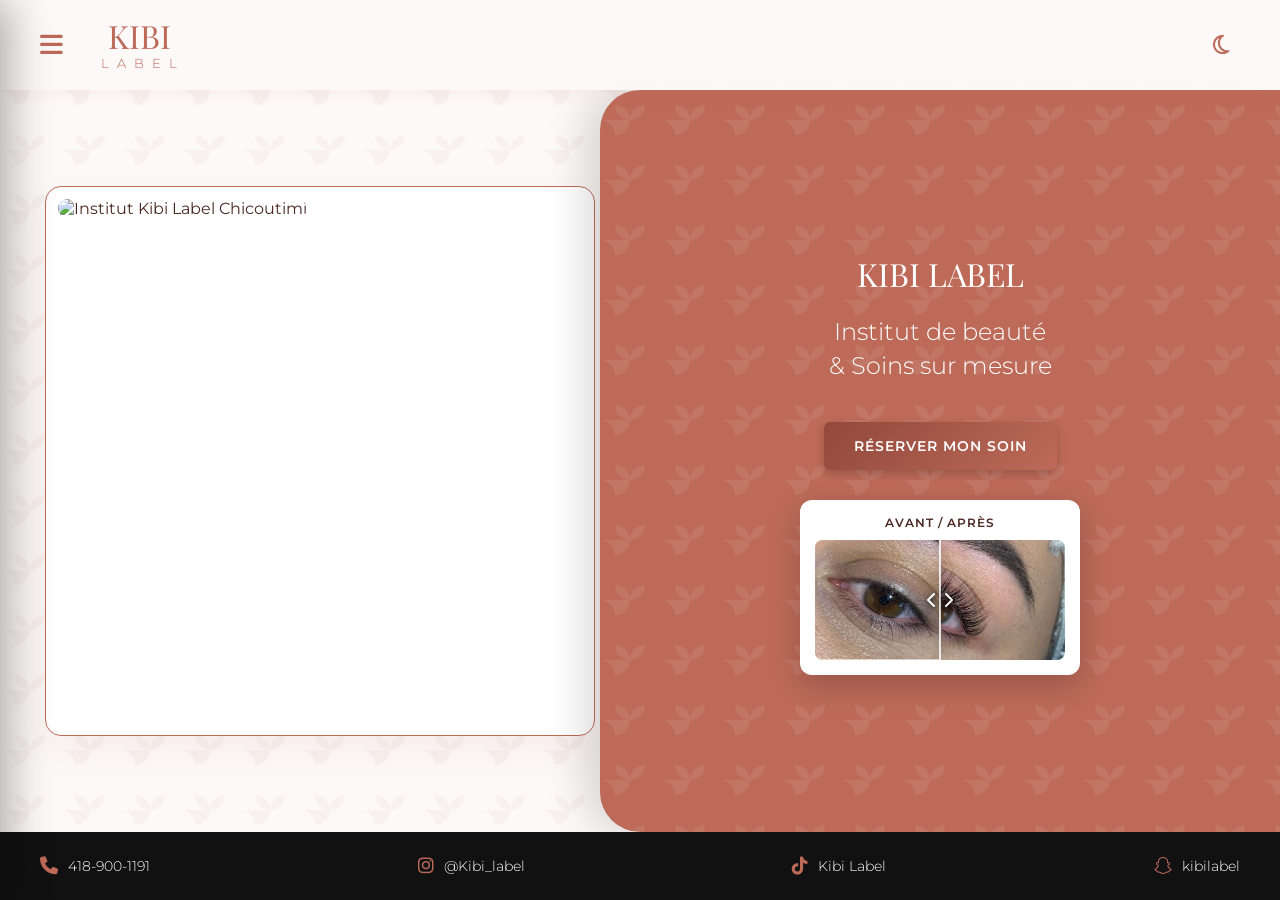
==== index.html @ a6b0ed12 "site maintenance" ====
<!DOCTYPE html>
<html lang="fr">
<head>
    <meta name="google-site-verification" content="f_MyOtt56vFNUO1phvmGjMfgFfWPe9o215vSNueZuXI" />
    <meta charset="UTF-8">
    <meta name="viewport" content="width=device-width, initial-scale=1.0">
    <title>Kibi Label - Institut de Beauté & Soins Esthétiques | Chicoutimi</title>
    
    <meta name="description" content="Sublimez votre beauté naturelle chez Kibi Label à Chicoutimi. Institut professionnel spécialisé en soins esthétiques haut de gamme et services de beauté sur mesure.">
    <meta name="keywords" content="institut de beauté, soins esthétiques, esthéticienne, services de beauté, salon de beauté, chicoutimi, saguenay, kibi label">
    <link rel="canonical" href="https://kibilabel.ca/">
    
    <meta property="og:title" content="Kibi Label - Institut de Beauté & Soins Esthétiques | Chicoutimi">
    <meta property="og:description" content="Découvrez nos services de beauté sur mesure à Chicoutimi. Prenez du temps pour vous et réservez votre moment de détente dès maintenant.">
    <meta property="og:type" content="website">
    <meta property="og:url" content="https://kibilabel.ca/">
    <meta property="og:locale" content="fr_CA">

    <link rel="icon" type="image/png" href="/favicon-96x96.png" sizes="96x96" />
    <link rel="icon" type="image/svg+xml" href="/favicon.svg" />
    <link rel="shortcut icon" href="/favicon.ico" />
    <link rel="apple-touch-icon" sizes="180x180" href="/apple-touch-icon.png" />
    <meta name="apple-mobile-web-app-title" content="Kibi Label" />
    <link rel="manifest" href="/site.webmanifest" />

    <link rel="preconnect" href="https://fonts.googleapis.com">
    <link rel="preconnect" href="https://fonts.gstatic.com" crossorigin>
    <link href="https://fonts.googleapis.com/css2?family=Montserrat:wght@300;400;600&family=Playfair+Display:wght@400;600&display=swap" rel="stylesheet">
    <link rel="stylesheet" href="https://cdnjs.cloudflare.com/ajax/libs/font-awesome/6.4.0/css/all.min.css">
    <link rel="stylesheet" href="style.css">
</head>
<body>
    <div class="page-transition-overlay" id="page-transition"></div>
    <div class="page-overlay" id="page-overlay"></div>

    <header class="top-navbar">
        <div class="navbar-left">
            <div class="menu-toggle" id="menu-open"><i class="fa-solid fa-bars"></i></div>
            <div class="logo-container"><h1 class="logo">Kibi <span>LABEL</span></h1></div>
        </div>
        <div class="navbar-right">
            <div class="theme-toggle" id="theme-toggle" title="Mode sombre"><i class="fa-regular fa-moon"></i></div>
        </div>
    </header>

    <nav class="sidebar-offcanvas" id="sidebar">
        <div class="sidebar-offcanvas-header">
            <h1 class="logo">Kibi <span>LABEL</span></h1>
            <div class="menu-close" id="menu-close"><i class="fa-solid fa-xmark"></i></div>
        </div>
        <ul class="nav-links">
            <li><a href="index.html">Accueil</a></li>
            <li><a href="services.html">Services & Tarifs</a></li>
            <li><a href="realisation.html">Réalisation</a></li>
            <li><a href="a-propos.html">À Propos</a></li>
            <li><a href="contact.html">Contact</a></li>
        </ul>
    </nav>

    <main class="main-content">
        <section class="hero-section">
            
            <div class="hero-image-side">
                <div class="image-wrapper">
                    <img src="" alt="Institut Kibi Label Chicoutimi" class="hero-main-img" loading="lazy">
                </div>
            </div>
            
            <div class="hero-text-side">
                <div class="hero-content">
                    <div class="hero-logo-icon">
                        <h2 class="hero-subtitle-brand">KIBI LABEL</h2>
                    </div>
                    <h1 class="hero-title">Institut de beauté<br>& Soins sur mesure</h1>
                    <a href="services.html" class="cta-button">RÉSERVER MON SOIN</a>

                    <div class="before-after-widget" style="margin-top:30px;">
                        <p class="widget-title">AVANT / APRÈS</p>
                        <div class="ba-slider-container">
                            <img src="images/avant.jpg" class="img-background" alt="Soin Avant" loading="lazy">
                            <div class="img-foreground-wrapper" id="foreground-wrapper">
                                <img src="images/apres.jpg" class="img-foreground" alt="Soin Après" loading="lazy">
                            </div>
                            <div class="slider-visual-line" id="slider-line">
                                <div class="slider-visual-button">
                                    <i class="fa-solid fa-chevron-left"></i>
                                    <i class="fa-solid fa-chevron-right"></i>
                                </div>
                            </div>
                            <input type="range" min="0" max="100" value="50" class="slider-range" id="ba-slider">
                        </div>
                    </div>
                </div>
            </div>
        </section>

        <footer class="bottom-footer">
            <a href="tel:+1418-900-1191" class="contact-item"><i class="fa-solid fa-phone"></i><span>418-900-1191</span></a>
            <a href="https://www.instagram.com/kibi_label/" target="_blank" class="contact-item"><i class="fa-brands fa-instagram"></i><span>@Kibi_label</span></a>
            <a href="https://www.tiktok.com/@kibilabel" target="_blank" class="contact-item"><i class="fa-brands fa-tiktok"></i><span>Kibi Label</span></a>
            <a href="https://snapchat.com/t/vFmJueij" target="_blank" class="contact-item"><i class="fa-brands fa-snapchat"></i><span>kibilabel</span></a>
        </footer>
    </main>

    <script src="script.js"></script>
</body>
</html>
---- style.css ----
/* --- NOUVELLES VARIABLES DE COULEURS (KIBI LABEL) --- */
:root {
    --terracotta: #bd6a59; 
    --terracotta-fonce: #91483a; 
    --peche-clair: #f3dcd6; 
    --creme: #fcf9f8; 
    --noir-profond: #4a2822; 
    
    --bg-navbar: rgba(252, 249, 248, 0.95);
    --bg-carte: white;
    --bg-input: #fafafa;
    --border-input: #ddd;
    --ombre-douce: rgba(189, 106, 89, 0.08);
    
    --font-titre: 'Playfair Display', serif;
    --font-texte: 'Montserrat', sans-serif;
}

/* --- MODE SOMBRE (DARK MODE) --- */
body.dark-mode {
    --creme: #1a0f0d; 
    --noir-profond: #fcf9f8; 
    --peche-clair: #2b1713; 
    --bg-navbar: rgba(26, 15, 13, 0.95);
    --bg-carte: #221411; 
    --bg-input: #2b1713;
    --border-input: #4a2822;
    --ombre-douce: rgba(0, 0, 0, 0.3);
}

/* --- RESET DE BASE --- */
* { margin: 0; padding: 0; box-sizing: border-box; scroll-behavior: smooth; }

body {
    font-family: var(--font-texte); background-color: var(--creme);
    background-image: url("data:image/svg+xml,%3Csvg width='60' height='60' viewBox='0 0 60 60' xmlns='http://www.w3.org/2000/svg'%3E%3Cpath d='M30 30c-8.284 0-15-6.716-15-15 8.284 0 15 6.716 15 15zm0 0c0 8.284-6.716 15-15 15 0-8.284-6.716-15-15-15zm0 0c8.284 0 15 6.716 15 15 0-8.284-6.716-15-15-15zm0 0c0-8.284 6.716-15 15-15 0 8.284-6.716 15-15 15z' fill='%23bd6a59' fill-opacity='0.05' fill-rule='evenodd'/%3E%3C/svg%3E");
    color: var(--noir-profond); display: flex; min-height: 100vh; overflow-x: hidden; transition: background-color 0.4s ease, color 0.4s ease;
}

/* ========================================================== */
/* --- SYSTEME DE LAZY LOADING (FADE IN EFFECTS) --- */
/* ========================================================== */
.reveal-on-scroll {
    opacity: 0;
    transform: translateY(30px);
    transition: opacity 0.8s cubic-bezier(0.25, 1, 0.5, 1), transform 0.8s cubic-bezier(0.25, 1, 0.5, 1);
    will-change: transform, opacity;
}
.reveal-on-scroll.is-visible {
    opacity: 1;
    transform: translateY(0);
}

/* --- ANIMATIONS --- */
@keyframes flip-scale-down-hor {
  0% { transform: scale(1) rotateX(0); }
  50% { transform: scale(0.4) rotateX(90deg); }
  100% { transform: scale(1) rotateX(180deg); }
}

@keyframes swing-in-top-fwd {
  0% { transform: rotateX(-100deg); transform-origin: top; opacity: 0; }
  100% { transform: rotateX(0deg); transform-origin: top; opacity: 1; }
}

@keyframes tracking-in-contract {
  0% { letter-spacing: 1em; opacity: 0; }
  40% { opacity: 0.6; }
  100% { letter-spacing: normal; opacity: 1; }
}

@keyframes fadeInGlamour { 0% { opacity: 0; transform: translateY(20px); } 100% { opacity: 1; transform: translateY(0); } }
.hero-section, .page-section { animation: fadeInGlamour 0.8s cubic-bezier(0.25, 1, 0.5, 1) forwards; }

.page-transition-overlay { position: fixed; top: 0; left: 0; width: 100vw; height: 100vh; background-color: var(--terracotta); z-index: 99999; pointer-events: none; opacity: 0; }
.page-transition-overlay.is-leaving { opacity: 1; animation: flip-scale-down-hor 0.5s linear both; pointer-events: all; }
.page-transition-overlay.is-loaded { opacity: 0; transition: opacity 0.4s ease; }

/* --- EN-TÊTE FIXE --- */
.top-navbar { width: 100%; height: 90px; position: fixed; top: 0; left: 0; display: flex; justify-content: space-between; align-items: center; padding: 0 40px; background-color: var(--bg-navbar); backdrop-filter: blur(10px); z-index: 100; box-shadow: 0 4px 15px var(--ombre-douce); transition: background-color 0.4s ease; }
.navbar-left { display: flex; align-items: center; gap: 30px; }
.navbar-right { display: flex; align-items: center; }
.theme-toggle { font-size: 22px; color: var(--terracotta); cursor: pointer; transition: transform 0.3s ease; padding: 10px; }
.theme-toggle:hover { transform: scale(1.1); }
.logo-container { text-align: left; }
.logo { font-family: var(--font-titre); font-size: 32px; font-weight: 400; color: var(--terracotta); text-transform: uppercase; line-height: 1; display: flex; flex-direction: column; align-items: center; animation: tracking-in-contract 0.8s cubic-bezier(0.215, 0.610, 0.355, 1.000) both; }
.logo span { font-family: var(--font-texte); font-weight: 300; font-size: 13px; letter-spacing: 8px; margin-top: 5px; margin-left: 8px; }
.menu-toggle { font-size: 26px; color: var(--terracotta); cursor: pointer; transition: transform 0.3s ease; }
.menu-toggle:hover { transform: scale(1.1); }

/* --- SIDEBAR --- */
.sidebar-offcanvas { position: fixed; top: 0; left: 0; width: 320px; height: 100vh; background-color: var(--creme); z-index: 1000; padding: 40px 30px; box-shadow: 10px 0 40px rgba(0,0,0,0.3); transform: translateX(-100%); transition: transform 0.4s cubic-bezier(0.25, 0.46, 0.45, 0.94), background-color 0.4s ease; display: flex; flex-direction: column; }
.sidebar-offcanvas.active { transform: translateX(0); }
.sidebar-offcanvas-header { display: flex; justify-content: space-between; align-items: center; margin-bottom: 50px; }
.menu-close { font-size: 28px; color: var(--noir-profond); cursor: pointer; transition: transform 0.3s ease, color 0.3s ease; }
.menu-close:hover { transform: scale(1.1); color: var(--terracotta); }
.nav-links { list-style-type: none !important; padding: 0; margin: 0; display: flex; flex-direction: column; gap: 15px; }

.nav-links a { 
    text-decoration: none; 
    color: var(--noir-profond); 
    font-size: 18px; 
    font-weight: 400; 
    transition: color 0.3s ease, transform 0.3s ease, background-color 0.3s ease; 
    display: block; 
    padding: 12px 20px;
    border-radius: 10px;
}
.nav-links a:hover { color: var(--terracotta); transform: translateX(5px); }
.nav-links a.active { color: var(--terracotta); font-weight: 600; background-color: var(--ombre-douce); border-left: 4px solid var(--terracotta); }

.page-overlay { position: fixed; top: 0; left: 0; width: 100vw; height: 100vh; background-color: rgba(0, 0, 0, 0.7); z-index: 900; opacity: 0; pointer-events: none; transition: opacity 0.4s ease; }
.page-overlay.active { opacity: 1; pointer-events: all; }

/* --- CONTENU PRINCIPAL --- */
.main-content { margin-left: 0; padding-top: 90px; width: 100%; display: flex; flex-direction: column; min-height: 100vh; }

/* --- HERO SECTION --- */
.hero-section { display: flex; flex: 1; align-items: stretch; }

.hero-image-side { 
    width: 50%; 
    padding: 40px; 
    display: flex; 
    align-items: center; 
    justify-content: center; 
    background-color: transparent; 
}

.image-wrapper { width: 100%; max-width: 550px; aspect-ratio: 1 / 1; border: 1px solid var(--terracotta); border-radius: 16px; padding: 12px; background-color: var(--bg-carte); box-shadow: 0 15px 35px var(--ombre-douce); position: relative; z-index: 2; transition: background-color 0.4s ease; }
.image-wrapper img { width: 100%; height: 100%; object-fit: cover; border-radius: 12px; }

.image-wrapper, .about-image-wrapper img, .gallery-item { 
    animation: swing-in-top-fwd 0.8s cubic-bezier(0.175, 0.885, 0.320, 1.275) both; 
    animation-delay: 0.2s; 
}

.hero-text-side { flex: 1; background-color: var(--terracotta); background-image: url("data:image/svg+xml,%3Csvg width='60' height='60' viewBox='0 0 60 60' xmlns='http://www.w3.org/2000/svg'%3E%3Cpath d='M30 30c-8.284 0-15-6.716-15-15 8.284 0 15 6.716 15 15zm0 0c0 8.284-6.716 15-15 15 0-8.284-6.716-15-15-15zm0 0c8.284 0 15 6.716 15 15 0-8.284-6.716-15-15-15zm0 0c0-8.284 6.716-15 15-15 0 8.284-6.716 15-15 15z' fill='%23ffffff' fill-opacity='0.08' fill-rule='evenodd'/%3E%3C/svg%3E"); display: flex; align-items: center; justify-content: center; text-align: center; color: white; padding: 40px; position: relative; border-top-left-radius: 40px; border-bottom-left-radius: 40px; margin-left: -40px; box-shadow: -15px 0 40px rgba(0,0,0,0.15); z-index: 5; }
.hero-content { display: flex; flex-direction: column; align-items: center; }
.hero-logo-icon { margin-bottom: 20px; display: flex; flex-direction: column; align-items: center; }
.hero-logo-icon h2 { font-family: var(--font-titre); font-size: 32px; font-weight: 400; margin-top: 5px; color: white; }
.hero-title { font-family: var(--font-texte); font-weight: 300; font-size: 24px; line-height: 1.4; margin-bottom: 40px; }

/* --- BOUTONS --- */
.cta-button, .service-btn { display: inline-block; text-align: center; padding: 15px 30px; background: linear-gradient(135deg, var(--terracotta-fonce), var(--terracotta)); color: white; text-decoration: none; font-weight: 600; font-size: 14px; letter-spacing: 1px; border-radius: 6px; border: none; cursor: pointer; box-shadow: 0 4px 10px rgba(0,0,0,0.2); position: relative; overflow: hidden; transition: transform 0.3s ease, box-shadow 0.3s ease, filter 0.3s ease, opacity 0.3s ease; }
.cta-button::after, .service-btn::after { content: ''; position: absolute; top: 0; left: -150%; width: 100%; height: 100%; background: linear-gradient(90deg, transparent, rgba(255, 255, 255, 0.4), transparent); transform: skewX(-25deg); transition: left 0.6s ease; }
.cta-button:hover, .service-btn:hover { transform: translateY(-2px); box-shadow: 0 10px 20px rgba(0,0,0,0.3); }
.cta-button:hover::after, .service-btn:hover::after { left: 150%; }

/* Bouton de réservation réduit pour la liste alignée */
.service-btn-small { padding: 8px 16px; font-size: 12px; border-radius: 6px; white-space: nowrap; }

/* Bouton Retour stylisé (Couleur Terracotta par défaut) */
.back-btn { display: inline-flex; align-items: center; gap: 8px; padding: 10px 20px; background-color: var(--terracotta); color: white; font-family: var(--font-texte); font-size: 14px; font-weight: 500; border: none; border-radius: 8px; cursor: pointer; transition: all 0.3s ease; margin-bottom: 25px; text-decoration: none; }
.back-btn i { transition: transform 0.3s ease; }
.back-btn:hover { background-color: var(--terracotta-fonce); transform: translateX(-5px); box-shadow: 0 5px 15px var(--ombre-douce); }
.back-btn:hover i { transform: translateX(-3px); }
body.dark-mode .back-btn { background-color: var(--terracotta); color: white; }
body.dark-mode .back-btn:hover { background-color: var(--terracotta-fonce); }

/* Styles visuels pour les boutons désactivés (ex: Modal Politique) */
.cta-button:disabled, .service-btn:disabled, #policy-next-btn:disabled {
    opacity: 0.5;
    filter: grayscale(80%);
    cursor: not-allowed;
    box-shadow: none;
    transform: none;
}
.cta-button:disabled:hover, .service-btn:disabled:hover, #policy-next-btn:disabled:hover {
    transform: none;
    box-shadow: none;
}
.cta-button:disabled::after, .service-btn:disabled::after, #policy-next-btn:disabled::after {
    display: none;
}

/* --- WIDGET AVANT / APRÈS --- */
.before-after-widget { background-color: var(--bg-carte); padding: 15px; border-radius: 12px; box-shadow: 0 10px 30px rgba(0,0,0,0.2); width: 280px; transition: background-color 0.4s ease; }
.widget-title { font-size: 12px; font-weight: 600; letter-spacing: 1px; margin-bottom: 10px; color: var(--noir-profond); }
.ba-slider-container { position: relative; width: 100%; height: 120px; border-radius: 8px; overflow: hidden; }
.ba-slider-container img { position: absolute; top: 0; left: 0; width: 100%; height: 100%; object-fit: cover; object-position: center; display: block; }
.img-background { z-index: 1; }
.img-foreground-wrapper { position: absolute; top: 0; left: 0; height: 100%; width: 50%; overflow: hidden; z-index: 2; }
.img-foreground { width: 100%; max-width: none; }
.slider-range { position: absolute; top: 0; left: 0; width: 100%; height: 100%; opacity: 0; cursor: ew-resize; z-index: 10; }

.slider-visual-line { position: absolute; top: 0; left: 50%; width: 2px; height: 100%; background-color: rgba(255, 255, 255, 0.8); transform: translateX(-50%); pointer-events: none; z-index: 5; box-shadow: 0 0 8px rgba(0, 0, 0, 0.4); }
.slider-visual-button { position: absolute; top: 50%; left: 50%; transform: translate(-50%, -50%); display: flex; gap: 6px; color: #ffffff; font-size: 16px; text-shadow: 0 0 8px rgba(0, 0, 0, 0.9), 0 2px 4px rgba(0, 0, 0, 0.6); transition: transform 0.3s cubic-bezier(0.175, 0.885, 0.32, 1.275); pointer-events: none; z-index: 6; }
.slider-visual-button i { transition: transform 0.3s ease; }

.ba-slider-container:hover .slider-visual-button { transform: translate(-50%, -50%) scale(1.25); }
.ba-slider-container:hover .slider-visual-button i:first-child { transform: translateX(-3px); }
.ba-slider-container:hover .slider-visual-button i:last-child { transform: translateX(3px); }

/* --- AUTRES SECTIONS --- */
.page-section { padding: 60px 80px; flex: 1; display: flex; flex-direction: column; background-color: rgba(189, 106, 89, 0.05); border-radius: 20px; margin: 40px; box-shadow: 0 20px 50px var(--ombre-douce); }
.page-header { text-align: center; margin-bottom: 60px; }
.page-title { font-family: var(--font-titre); font-size: 42px; color: var(--terracotta); margin-bottom: 10px; }
.page-subtitle { font-size: 16px; font-weight: 300; color: var(--noir-profond); opacity: 0.8; }

/* Grille principale (Catégories) */
.services-grid { display: grid; grid-template-columns: repeat(2, 1fr); gap: 30px; }

/* Grille adaptative pour les Sous-services */
.sub-services-grid { display: grid; grid-template-columns: repeat(auto-fit, minmax(320px, 1fr)); gap: 30px; width: 100%; }

.service-card { border-radius: 16px; padding: 35px; display: flex; flex-direction: column; transition: transform 0.3s ease, box-shadow 0.3s ease, background-color 0.4s ease; }
.service-card:hover { box-shadow: 0 20px 40px var(--ombre-douce); transform: translateY(-8px); }
.light-card { background-color: var(--peche-clair); color: var(--noir-profond); border: 2px solid var(--border-input); }
.dark-card { background-color: var(--terracotta); color: white; border: 2px solid rgba(255,255,255,0.2); }
.price-list { display: flex; flex-direction: column; gap: 15px; margin-bottom: 30px; flex: 1; }

/* Alignement vertical centré et gestion des dépassements */
.price-row { display: flex; justify-content: space-between; align-items: center; font-size: 15px; font-weight: 300; width: 100%; gap: 10px; }
.service-name { flex: 0 1 auto; word-break: break-word; line-height: 1.3; }
.dots { flex: 1 1 auto; border-bottom: 2px dotted currentColor; opacity: 0.4; min-width: 20px; }
.price-action { display: flex; align-items: center; gap: 12px; flex-shrink: 0; }
.price-amount { font-weight: 600; white-space: nowrap; }

/* Conteneur visuel pour la liste des sous-sous-services */
.sub-sub-list-container { background-color: rgba(0, 0, 0, 0.04); border-radius: 12px; padding: 20px; margin-top: 15px; display: flex; flex-direction: column; gap: 15px; width: 100%; box-sizing: border-box; }
.dark-card .sub-sub-list-container { background-color: rgba(255, 255, 255, 0.08); }

.light-card .service-btn { background: var(--terracotta); color: white; }
.dark-card .service-btn { background: transparent; border: 1px solid white; color: white; }
.dark-card .service-btn:hover { background: white; color: var(--terracotta); }

.portfolio-category { margin-bottom: 50px; }
.portfolio-category h3 { font-family: var(--font-titre); color: var(--terracotta); font-size: 28px; margin-bottom: 25px; border-bottom: 1px solid rgba(189, 106, 89, 0.3); padding-bottom: 10px; }
.gallery-grid { display: grid; grid-template-columns: repeat(auto-fill, minmax(220px, 1fr)); gap: 20px; }
.gallery-item { border-radius: 12px; overflow: hidden; box-shadow: 0 10px 20px rgba(0,0,0,0.1); aspect-ratio: 4 / 5; border: 1px solid var(--terracotta); cursor: pointer; }
.gallery-item img { width: 100%; height: 100%; object-fit: cover; transition: transform 0.5s ease; }
.gallery-item:hover img { transform: scale(1.05); }

.lightbox { position: fixed; top: 0; left: 0; width: 100vw; height: 100vh; background: rgba(17, 10, 8, 0.95); backdrop-filter: blur(8px); z-index: 100000; display: flex; justify-content: center; align-items: center; opacity: 0; pointer-events: none; transition: opacity 0.4s ease; }
.lightbox.active { opacity: 1; pointer-events: all; }
.lightbox img { max-width: 90%; max-height: 85vh; border-radius: 12px; border: 2px solid var(--terracotta); box-shadow: 0 20px 60px rgba(0,0,0,0.8); transform: scale(0.9); transition: transform 0.4s cubic-bezier(0.25, 1, 0.5, 1); }
.lightbox.active img { transform: scale(1); }
.lightbox-close { position: absolute; top: 30px; right: 40px; font-size: 35px; color: white; cursor: pointer; transition: transform 0.3s; }

.about-container { display: flex; gap: 50px; align-items: center; }
.about-image-wrapper { width: 45%; }
.about-image-wrapper img { width: 100%; aspect-ratio: 4 / 5; object-fit: cover; max-height: 600px; border-radius: 16px; border: 1px solid var(--terracotta); box-shadow: 0 15px 35px var(--ombre-douce); }
.about-text { width: 55%; text-align: left; }
.about-text h3 { font-family: var(--font-titre); font-size: 28px; color: var(--terracotta); margin-bottom: 20px; }
.about-text p { font-size: 15px; line-height: 1.8; color: var(--noir-profond); margin-bottom: 15px; }

.form-container { max-width: 600px; margin: 0 auto; background: var(--bg-carte); padding: 40px; border-radius: 16px; box-shadow: 0 10px 30px var(--ombre-douce); border: 1px solid rgba(189, 106, 89, 0.2); width: 100%; }
.form-group { margin-bottom: 20px; text-align: left; }
.form-group label { display: block; font-size: 13px; font-weight: 600; color: var(--noir-profond); margin-bottom: 8px; }
.form-control { width: 100%; padding: 15px; border: 1px solid var(--border-input); border-radius: 8px; font-family: var(--font-texte); font-size: 14px; background-color: var(--bg-input); color: var(--noir-profond); }
.form-control:focus { outline: none; border-color: var(--terracotta); background-color: var(--bg-carte); }

.bottom-footer { background-color: #111; color: white; padding: 25px 40px; display: flex; justify-content: space-between; align-items: center; margin-top: auto; width: 100%; position: relative; z-index: 105; }
.contact-item { display: flex; align-items: center; gap: 10px; font-size: 14px; font-weight: 300; color: white; text-decoration: none; transition: color 0.3s ease; }
.contact-item:hover { color: var(--terracotta); }
.contact-item i { font-size: 18px; color: var(--terracotta); }

/* --- RESPONSIVE ADJUSTMENTS --- */
@media (max-width: 1024px) {
    .top-navbar { padding: 0 20px; }
    .hero-section { flex-direction: column; height: auto; }
    .hero-image-side, .hero-text-side { width: 100%; min-height: auto; }
    .hero-text-side { padding: 60px 40px; margin-left: 0; border-radius: 40px 40px 0 0; box-shadow: 0 -10px 40px rgba(0,0,0,0.1); }
    .bottom-footer { flex-wrap: wrap; gap: 20px; justify-content: center; }
    .page-section { padding: 40px 20px; margin: 20px; }
    .services-grid { grid-template-columns: 1fr; }
    .about-container { flex-direction: column; }
    .about-image-wrapper, .about-text { width: 100%; }
}
@media (max-width: 768px) {
    .page-section { margin: 15px; padding: 30px 15px; border-radius: 12px; }
    .gallery-grid { grid-template-columns: repeat(2, 1fr); gap: 15px; }
    .sidebar-offcanvas { width: 280px; }
}
@media (max-width: 480px) {
    .logo { font-size: 26px; }
    .logo span { font-size: 10px; letter-spacing: 5px; }
    .gallery-grid { grid-template-columns: 1fr; }
}
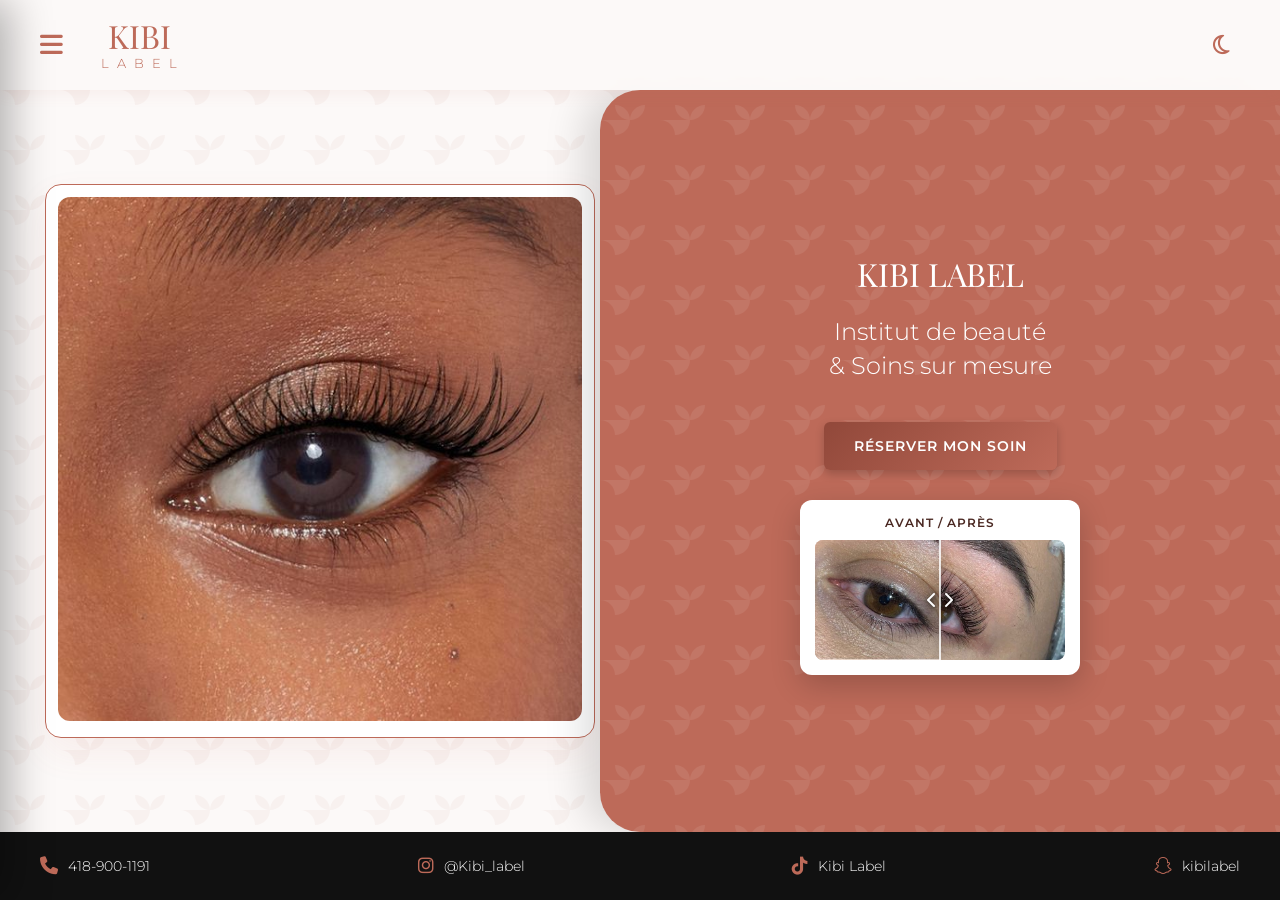
==== commit f81d5239: "Correctifs de sécurité, de performance et de robustesse Réservations cassées en production   script." ====
--- a/index.html
+++ b/index.html
@@ -1,7 +1,7 @@
 <!DOCTYPE html>
 <html lang="fr">
 <head>
-    <meta name="google-site-verification" content="f_MyOtt56vFNUO1phvmGjMfgFfWPe9o215vSNueZuXI" />
+    
     <meta charset="UTF-8">
     <meta name="viewport" content="width=device-width, initial-scale=1.0">
     <title>Kibi Label - Institut de Beauté & Soins Esthétiques | Chicoutimi</title>
@@ -28,6 +28,7 @@
     <link href="https://fonts.googleapis.com/css2?family=Montserrat:wght@300;400;600&family=Playfair+Display:wght@400;600&display=swap" rel="stylesheet">
     <link rel="stylesheet" href="https://cdnjs.cloudflare.com/ajax/libs/font-awesome/6.4.0/css/all.min.css">
     <link rel="stylesheet" href="style.css">
+    <script>try{if(localStorage.getItem("theme")==="dark")document.documentElement.classList.add("dark-mode")}catch(e){}</script>
 </head>
 <body>
     <div class="page-transition-overlay" id="page-transition"></div>
@@ -35,25 +36,25 @@
 
     <header class="top-navbar">
         <div class="navbar-left">
-            <div class="menu-toggle" id="menu-open"><i class="fa-solid fa-bars"></i></div>
+            <button type="button" class="menu-toggle" id="menu-open" aria-label="Ouvrir le menu" aria-controls="sidebar" aria-expanded="false"><i class="fa-solid fa-bars" aria-hidden="true"></i></button>
             <div class="logo-container"><h1 class="logo">Kibi <span>LABEL</span></h1></div>
         </div>
         <div class="navbar-right">
-            <div class="theme-toggle" id="theme-toggle" title="Mode sombre"><i class="fa-regular fa-moon"></i></div>
+            <button type="button" class="theme-toggle" id="theme-toggle" title="Mode sombre" aria-label="Basculer le mode sombre" aria-pressed="false"><i class="fa-regular fa-moon" aria-hidden="true"></i></button>
         </div>
     </header>
 
     <nav class="sidebar-offcanvas" id="sidebar">
         <div class="sidebar-offcanvas-header">
             <h1 class="logo">Kibi <span>LABEL</span></h1>
-            <div class="menu-close" id="menu-close"><i class="fa-solid fa-xmark"></i></div>
+            <button type="button" class="menu-close" id="menu-close" aria-label="Fermer le menu"><i class="fa-solid fa-xmark" aria-hidden="true"></i></button>
         </div>
         <ul class="nav-links">
-            <li><a href="index.html">Accueil</a></li>
-            <li><a href="services.html">Services & Tarifs</a></li>
-            <li><a href="realisation.html">Réalisation</a></li>
-            <li><a href="a-propos.html">À Propos</a></li>
-            <li><a href="contact.html">Contact</a></li>
+            <li><a href="/">Accueil</a></li>
+            <li><a href="/services">Services &amp; Tarifs</a></li>
+            <li><a href="/realisation">Réalisation</a></li>
+            <li><a href="/a-propos">À Propos</a></li>
+            <li><a href="/contact">Contact</a></li>
         </ul>
     </nav>
 
@@ -62,7 +63,7 @@
             
             <div class="hero-image-side">
                 <div class="image-wrapper">
-                    <img src="" alt="Institut Kibi Label Chicoutimi" class="hero-main-img" loading="lazy">
+                    <img src="images/hero.jpg" width="564" height="564" alt="Institut Kibi Label Chicoutimi" class="hero-main-img" fetchpriority="high">
                 </div>
             </div>
             
@@ -72,7 +73,7 @@
                         <h2 class="hero-subtitle-brand">KIBI LABEL</h2>
                     </div>
                     <h1 class="hero-title">Institut de beauté<br>& Soins sur mesure</h1>
-                    <a href="services.html" class="cta-button">RÉSERVER MON SOIN</a>
+                    <a href="/services" class="cta-button">RÉSERVER MON SOIN</a>
 
                     <div class="before-after-widget" style="margin-top:30px;">
                         <p class="widget-title">AVANT / APRÈS</p>
--- a/style.css
+++ b/style.css
@@ -17,6 +17,9 @@
 }
 
 /* --- MODE SOMBRE (DARK MODE) --- */
+/* `html.dark-mode` est posé par le script d'amorçage du <head> : il applique
+   le thème dès le premier rendu, avant que script.js ne classe le <body>. */
+html.dark-mode body,
 body.dark-mode {
     --creme: #1a0f0d; 
     --noir-profond: #fcf9f8; 
@@ -80,6 +83,24 @@
 .top-navbar { width: 100%; height: 90px; position: fixed; top: 0; left: 0; display: flex; justify-content: space-between; align-items: center; padding: 0 40px; background-color: var(--bg-navbar); backdrop-filter: blur(10px); z-index: 100; box-shadow: 0 4px 15px var(--ombre-douce); transition: background-color 0.4s ease; }
 .navbar-left { display: flex; align-items: center; gap: 30px; }
 .navbar-right { display: flex; align-items: center; }
+/* Les bascules sont des <button> (accessibilité clavier) : on neutralise
+   le style natif pour conserver l'apparence d'origine. */
+.theme-toggle, .menu-toggle, .menu-close {
+    background: none; border: none; font-family: inherit; line-height: 1;
+}
+.theme-toggle:focus-visible, .menu-toggle:focus-visible, .menu-close:focus-visible,
+.nav-links a:focus-visible, .cta-button:focus-visible, .service-btn:focus-visible {
+    outline: 2px solid var(--terracotta); outline-offset: 3px; border-radius: 4px;
+}
+
+/* États de repli quand le back-office ne répond pas ou n'a rien publié */
+.loading-error, .empty-state {
+    text-align: center; width: 100%; padding: 40px 20px;
+    font-family: var(--font-texte); font-size: 15px; line-height: 1.7;
+    color: var(--noir-profond); opacity: 0.85;
+}
+.loading-error { color: var(--terracotta-fonce); }
+
 .theme-toggle { font-size: 22px; color: var(--terracotta); cursor: pointer; transition: transform 0.3s ease; padding: 10px; }
 .theme-toggle:hover { transform: scale(1.1); }
 .logo-container { text-align: left; }
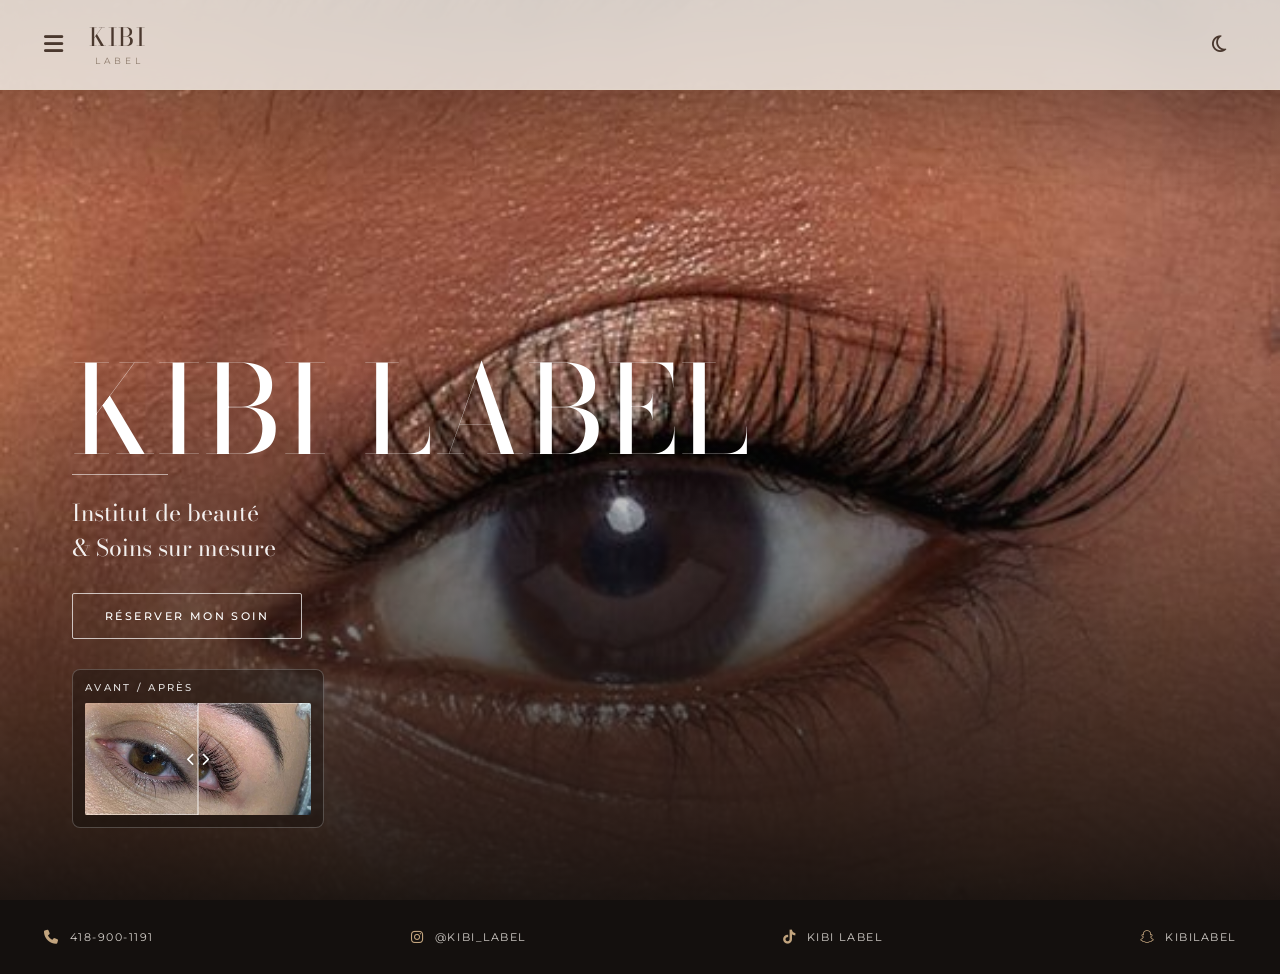
==== commit 2e060fdb: "site maintenance" ====
--- a/index.html
+++ b/index.html
@@ -27,7 +27,7 @@
     <link rel="preconnect" href="https://fonts.gstatic.com" crossorigin>
     <link href="https://fonts.googleapis.com/css2?family=Montserrat:wght@300;400;600&family=Playfair+Display:wght@400;600&display=swap" rel="stylesheet">
     <link rel="stylesheet" href="https://cdnjs.cloudflare.com/ajax/libs/font-awesome/6.4.0/css/all.min.css">
-    <link rel="stylesheet" href="style.css">
+    <link rel="stylesheet" href="style-v2.css">
     <script>try{if(localStorage.getItem("theme")==="dark")document.documentElement.classList.add("dark-mode")}catch(e){}</script>
 </head>
 <body>
@@ -52,6 +52,7 @@
         <ul class="nav-links">
             <li><a href="/">Accueil</a></li>
             <li><a href="/services">Services &amp; Tarifs</a></li>
+            <li><a href="/guide">Le guide</a></li>
             <li><a href="/realisation">Réalisation</a></li>
             <li><a href="/a-propos">À Propos</a></li>
             <li><a href="/contact">Contact</a></li>
--- a/style-v2.css
+++ b/style-v2.css
@@ -0,0 +1,446 @@
+/* ==========================================================================
+   KIBI LABEL — FEUILLE DE STYLE V2 · Direction artistique « NUDE NOIR »
+   --------------------------------------------------------------------------
+   Sobre, glamour, luxueux. La photo est le sujet, la couleur se retire.
+
+   Feuille ALTERNATIVE et autonome : elle remplace entièrement style.css.
+   Pour revenir au design d'origine, remettre `style.css` dans le <head>
+   des pages HTML. Aucun fichier d'origine n'a été modifié.
+
+   Les noms de variables sont identiques à ceux de style.css : les styles
+   internes de guide.html et du modal de politique héritent donc
+   automatiquement de la nouvelle palette.
+   ========================================================================== */
+
+@import url('https://fonts.googleapis.com/css2?family=Bodoni+Moda:opsz,wght@6..96,400;6..96,500&display=swap');
+
+/* --- PALETTE --- */
+:root {
+    /* Accent unique (remplace le terracotta) */
+    --terracotta: #C2A47E;          /* champagne */
+    --terracotta-fonce: #2A1F1A;    /* brun espresso — boutons pleins, titres */
+
+    --peche-clair: #E8DCD1;         /* nude clair */
+    --creme: #F7F2EC;               /* ivoire — fond principal */
+    --noir-profond: #4A382E;        /* brun moka — texte courant */
+
+    /* Nouveaux jetons */
+    --noir-cacao: #14100E;
+    --brun-espresso: #2A1F1A;
+    --taupe: #8C7A6B;
+    --sable: #C9B6A4;
+    --champagne-clair: #DCC6A6;
+
+    --bg-navbar: rgba(247, 242, 236, 0.82);
+    --bg-carte: #FFFFFF;
+    --bg-input: #FBF8F4;
+    --border-input: #E2D5C8;
+    --ombre-douce: rgba(20, 16, 14, 0.08);
+
+    --r-sm: 2px;
+    --r-md: 8px;
+    --r-lg: 12px;
+
+    --font-titre: 'Bodoni Moda', 'Playfair Display', Georgia, serif;
+    --font-texte: 'Montserrat', system-ui, sans-serif;
+}
+
+/* --- MODE SOMBRE --- */
+html.dark-mode body,
+body.dark-mode {
+    --creme: #14100E;
+    --noir-profond: #F7F2EC;
+    --peche-clair: #1E1714;
+    --bg-navbar: rgba(20, 16, 14, 0.78);
+    --bg-carte: #1E1714;
+    --bg-input: #241C18;
+    --border-input: rgba(194, 164, 126, 0.20);
+    --ombre-douce: rgba(0, 0, 0, 0.45);
+    --sable: rgba(194, 164, 126, 0.45);
+    --taupe: #A08D7C;
+}
+
+/* --- RESET --- */
+* { margin: 0; padding: 0; box-sizing: border-box; scroll-behavior: smooth; }
+
+body {
+    font-family: var(--font-texte);
+    background-color: var(--creme);
+    color: var(--noir-profond);
+    font-weight: 300;
+    display: flex;
+    min-height: 100vh;
+    overflow-x: hidden;
+    -webkit-font-smoothing: antialiased;
+    transition: background-color .4s ease, color .4s ease;
+}
+
+/* --- APPARITION AU DÉFILEMENT --- */
+.reveal-on-scroll {
+    opacity: 0; transform: translateY(24px);
+    transition: opacity .9s cubic-bezier(.25,1,.5,1), transform .9s cubic-bezier(.25,1,.5,1);
+    will-change: transform, opacity;
+}
+.reveal-on-scroll.is-visible { opacity: 1; transform: translateY(0); }
+
+@keyframes fadeInGlamour { 0% { opacity: 0; transform: translateY(16px); } 100% { opacity: 1; transform: translateY(0); } }
+@keyframes riseIn { 0% { opacity: 0; transform: translateY(30px); } 100% { opacity: 1; transform: translateY(0); } }
+.hero-section, .page-section { animation: fadeInGlamour .9s cubic-bezier(.25,1,.5,1) forwards; }
+
+.page-transition-overlay { position: fixed; inset: 0; background-color: var(--noir-cacao); z-index: 99999; pointer-events: none; opacity: 0; }
+.page-transition-overlay.is-leaving { opacity: 1; pointer-events: all; transition: opacity .35s ease; }
+.page-transition-overlay.is-loaded { opacity: 0; transition: opacity .4s ease; }
+
+/* --- BARRE SUPÉRIEURE --- */
+.top-navbar {
+    width: 100%; height: 90px; position: fixed; top: 0; left: 0;
+    display: flex; justify-content: space-between; align-items: center;
+    padding: 0 clamp(20px, 4vw, 44px);
+    background-color: var(--bg-navbar);
+    backdrop-filter: blur(14px); -webkit-backdrop-filter: blur(14px);
+    border-bottom: 1px solid var(--border-input);
+    z-index: 100; transition: background-color .4s ease;
+}
+.navbar-left { display: flex; align-items: center; gap: 26px; }
+.navbar-right { display: flex; align-items: center; }
+
+.theme-toggle, .menu-toggle, .menu-close { background: none; border: none; font-family: inherit; line-height: 1; }
+.theme-toggle:focus-visible, .menu-toggle:focus-visible, .menu-close:focus-visible,
+.nav-links a:focus-visible, .cta-button:focus-visible, .service-btn:focus-visible {
+    outline: 1px solid var(--terracotta); outline-offset: 4px; border-radius: var(--r-sm);
+}
+.theme-toggle { font-size: 19px; color: var(--noir-profond); cursor: pointer; padding: 10px; transition: color .3s ease; }
+.theme-toggle:hover { color: var(--terracotta); }
+.menu-toggle { font-size: 22px; color: var(--noir-profond); cursor: pointer; transition: color .3s ease; }
+.menu-toggle:hover { color: var(--terracotta); }
+
+.logo-container { text-align: left; }
+.logo {
+    font-family: var(--font-titre); font-size: 25px; font-weight: 400;
+    color: var(--noir-profond); text-transform: uppercase; line-height: 1;
+    display: flex; flex-direction: column; align-items: center; letter-spacing: .06em;
+}
+.logo span {
+    font-family: var(--font-texte); font-weight: 400; font-size: 9px;
+    letter-spacing: .42em; margin-top: 6px; margin-left: .42em; color: var(--taupe);
+}
+
+/* --- MENU LATÉRAL --- */
+.sidebar-offcanvas {
+    position: fixed; top: 0; left: 0; width: 340px; height: 100vh;
+    background-color: var(--creme); z-index: 1000; padding: 44px 34px;
+    border-right: 1px solid var(--border-input);
+    transform: translateX(-100%);
+    transition: transform .5s cubic-bezier(.25,.46,.45,.94), background-color .4s ease;
+    display: flex; flex-direction: column;
+}
+.sidebar-offcanvas.active { transform: translateX(0); }
+.sidebar-offcanvas-header { display: flex; justify-content: space-between; align-items: center; margin-bottom: 54px; }
+.menu-close { font-size: 24px; color: var(--noir-profond); cursor: pointer; transition: color .3s ease; }
+.menu-close:hover { color: var(--terracotta); }
+
+.nav-links { list-style-type: none !important; padding: 0; margin: 0; display: flex; flex-direction: column; gap: 4px; }
+.nav-links a {
+    text-decoration: none; color: var(--noir-profond);
+    font-size: 13px; font-weight: 400; text-transform: uppercase; letter-spacing: .18em;
+    display: block; padding: 15px 4px; border-bottom: 1px solid var(--border-input);
+    transition: color .3s ease, padding-left .3s ease;
+}
+.nav-links a:hover { color: var(--terracotta); padding-left: 10px; }
+.nav-links a.active { color: var(--terracotta); }
+.nav-links a.active::before { content: '— '; }
+
+.page-overlay { position: fixed; inset: 0; background-color: rgba(20,16,14,.72); z-index: 900; opacity: 0; pointer-events: none; transition: opacity .4s ease; }
+.page-overlay.active { opacity: 1; pointer-events: all; }
+
+/* --- CONTENU --- */
+.main-content { margin-left: 0; padding-top: 90px; width: 100%; display: flex; flex-direction: column; min-height: 100vh; }
+
+/* ==========================================================================
+   HERO — PHOTO PLEIN ÉCRAN + DÉGRADÉ MARRON EN BAS
+   ========================================================================== */
+.hero-section {
+    position: relative; display: block; flex: 1;
+    min-height: 100svh; margin-top: -90px; overflow: hidden;
+    background-color: var(--brun-espresso);
+}
+
+/* La photo occupe tout le cadre */
+.hero-image-side { position: absolute; inset: 0; width: 100%; padding: 0; display: block; z-index: 1; }
+.image-wrapper {
+    width: 100%; max-width: none; height: 100%; aspect-ratio: auto;
+    border: none; border-radius: 0; padding: 0; background: transparent;
+    box-shadow: none; animation: none;
+}
+.image-wrapper img {
+    width: 100%; height: 100%; object-fit: cover;
+    object-position: center 28%; border-radius: 0; display: block;
+}
+
+/* Voile haut : lisibilité de la barre de navigation */
+.hero-section::before {
+    content: ''; position: absolute; inset: 0; z-index: 2; pointer-events: none;
+    background: linear-gradient(180deg, rgba(20,16,14,.45) 0%, rgba(20,16,14,0) 22%);
+}
+/* Dégradé marron bas : signature de la direction */
+.hero-section::after {
+    content: ''; position: absolute; inset: 0; z-index: 2; pointer-events: none;
+    background: linear-gradient(180deg,
+        rgba(20,16,14,0) 40%,
+        rgba(20,16,14,.55) 72%,
+        rgba(20,16,14,.94) 100%);
+}
+
+.hero-text-side {
+    position: relative; z-index: 3;
+    background: none; background-image: none;
+    margin-left: 0; border-radius: 0; box-shadow: none;
+    display: flex; align-items: flex-end; justify-content: flex-start;
+    min-height: 100svh; color: #fff; text-align: left;
+    padding: 150px clamp(24px, 6vw, 72px) clamp(44px, 8vh, 86px);
+}
+.hero-content { display: flex; flex-direction: column; align-items: flex-start; text-align: left; max-width: 780px; animation: riseIn 1s cubic-bezier(.25,1,.5,1) both; animation-delay: .15s; }
+.hero-logo-icon { margin-bottom: 0; display: block; }
+.hero-logo-icon h2,
+.hero-subtitle-brand {
+    font-family: var(--font-titre); font-weight: 400; color: #fff;
+    font-size: clamp(46px, 10vw, 122px); line-height: .92;
+    letter-spacing: .02em; text-transform: uppercase; margin: 0;
+}
+.hero-title {
+    position: relative; font-family: var(--font-titre); font-weight: 400;
+    font-size: clamp(16px, 2.2vw, 23px); line-height: 1.5;
+    color: rgba(255,255,255,.92); margin: 0; padding-top: 30px;
+}
+/* Filet fin de séparation */
+.hero-title::before {
+    content: ''; position: absolute; top: 8px; left: 0;
+    width: 96px; height: 1px; background: rgba(255,255,255,.55);
+}
+.hero-text-side .cta-button {
+    margin-top: 28px; background: transparent; border: 1px solid rgba(255,255,255,.7);
+    color: #fff; box-shadow: none;
+}
+.hero-text-side .cta-button:hover { background: var(--creme); color: var(--brun-espresso); transform: none; box-shadow: none; }
+
+/* --- BOUTONS (sobres, sans effet de brillance) --- */
+.cta-button, .service-btn {
+    display: inline-block; text-align: center; padding: 15px 32px;
+    background: var(--terracotta-fonce); color: var(--creme);
+    border: 1px solid var(--terracotta-fonce); border-radius: var(--r-sm);
+    text-decoration: none; font-family: var(--font-texte);
+    font-weight: 500; font-size: 11px; letter-spacing: .22em; text-transform: uppercase;
+    cursor: pointer; box-shadow: none;
+    transition: background-color .35s ease, color .35s ease, border-color .35s ease;
+}
+.cta-button::after, .service-btn::after { display: none; }
+.cta-button:hover, .service-btn:hover { background: transparent; color: var(--noir-profond); border-color: var(--noir-profond); transform: none; box-shadow: none; }
+body.dark-mode .cta-button { background: var(--champagne-clair); color: var(--noir-cacao); border-color: var(--champagne-clair); }
+body.dark-mode .cta-button:hover { background: transparent; color: var(--champagne-clair); }
+
+.service-btn-small { padding: 9px 18px; font-size: 10px; letter-spacing: .18em; white-space: nowrap; }
+
+.back-btn {
+    display: inline-flex; align-items: center; gap: 10px; padding: 11px 20px;
+    background: transparent; color: var(--noir-profond);
+    font-family: var(--font-texte); font-size: 11px; font-weight: 500;
+    letter-spacing: .18em; text-transform: uppercase;
+    border: 1px solid var(--sable); border-radius: var(--r-sm);
+    cursor: pointer; margin-bottom: 28px; text-decoration: none;
+    transition: color .3s ease, border-color .3s ease;
+}
+.back-btn:hover { color: var(--terracotta); border-color: var(--terracotta); transform: none; box-shadow: none; }
+.back-btn i { transition: transform .3s ease; }
+.back-btn:hover i { transform: translateX(-3px); }
+
+.cta-button:disabled, .service-btn:disabled, #policy-next-btn:disabled {
+    opacity: .4; cursor: not-allowed; box-shadow: none; transform: none;
+}
+.cta-button:disabled:hover, .service-btn:disabled:hover, #policy-next-btn:disabled:hover {
+    background: var(--terracotta-fonce); color: var(--creme); border-color: var(--terracotta-fonce);
+}
+
+/* --- WIDGET AVANT / APRÈS (discret, posé sur la photo) --- */
+.before-after-widget {
+    background: rgba(20,16,14,.42); backdrop-filter: blur(10px); -webkit-backdrop-filter: blur(10px);
+    padding: 12px; border: 1px solid rgba(255,255,255,.22);
+    border-radius: var(--r-md); box-shadow: none; width: 252px; margin-top: 32px;
+}
+.widget-title { font-size: 9.5px; font-weight: 500; letter-spacing: .24em; margin-bottom: 10px; color: rgba(255,255,255,.85); text-transform: uppercase; }
+.ba-slider-container { position: relative; width: 100%; height: 112px; border-radius: var(--r-sm); overflow: hidden; }
+.ba-slider-container img { position: absolute; top: 0; left: 0; width: 100%; height: 100%; object-fit: cover; display: block; }
+.img-background { z-index: 1; }
+.img-foreground-wrapper { position: absolute; top: 0; left: 0; height: 100%; width: 50%; overflow: hidden; z-index: 2; }
+.img-foreground { width: 100%; max-width: none; }
+.slider-range { position: absolute; inset: 0; width: 100%; height: 100%; opacity: 0; cursor: ew-resize; z-index: 10; }
+.slider-visual-line { position: absolute; top: 0; left: 50%; width: 1px; height: 100%; background-color: rgba(255,255,255,.9); transform: translateX(-50%); pointer-events: none; z-index: 5; }
+.slider-visual-button { position: absolute; top: 50%; left: 50%; transform: translate(-50%,-50%); display: flex; gap: 6px; color: #fff; font-size: 13px; text-shadow: 0 2px 6px rgba(0,0,0,.7); transition: transform .3s ease; pointer-events: none; z-index: 6; }
+.ba-slider-container:hover .slider-visual-button { transform: translate(-50%,-50%) scale(1.15); }
+
+/* ==========================================================================
+   SECTIONS INTÉRIEURES
+   ========================================================================== */
+.page-section {
+    padding: clamp(48px, 7vw, 96px) clamp(20px, 5vw, 64px);
+    flex: 1; display: flex; flex-direction: column;
+    background: transparent; border-radius: 0; box-shadow: none;
+    margin: 0 auto; width: 100%; max-width: 1240px;
+}
+.page-header { text-align: center; margin-bottom: clamp(40px, 6vw, 72px); }
+.page-title {
+    font-family: var(--font-titre); font-weight: 400;
+    font-size: clamp(30px, 5vw, 52px); line-height: 1.12;
+    color: var(--noir-profond); margin-bottom: 14px; letter-spacing: .01em;
+}
+.page-subtitle {
+    font-size: 11px; font-weight: 500; text-transform: uppercase;
+    letter-spacing: .24em; color: var(--taupe); opacity: 1;
+}
+
+/* --- GRILLES --- */
+.services-grid { display: grid; grid-template-columns: repeat(2, 1fr); gap: 24px; }
+.sub-services-grid { display: grid; grid-template-columns: repeat(auto-fit, minmax(min(380px, 100%), 1fr)); gap: 24px; width: 100%; }
+
+/* --- CARTES --- */
+.service-card {
+    border-radius: var(--r-md); padding: 34px;
+    display: flex; flex-direction: column;
+    transition: transform .4s ease, box-shadow .4s ease, background-color .4s ease;
+}
+.service-card:hover { transform: translateY(-4px); box-shadow: 0 20px 60px var(--ombre-douce); }
+.light-card { background-color: var(--peche-clair); color: var(--noir-profond); border: 1px solid var(--border-input); }
+.dark-card { background-color: var(--brun-espresso); color: var(--creme); border: 1px solid var(--brun-espresso); }
+body.dark-mode .dark-card { background-color: #241C18; border-color: rgba(194,164,126,.20); }
+
+.price-list { display: flex; flex-direction: column; gap: 16px; margin-bottom: 28px; flex: 1; }
+.price-row {
+    display: grid;
+    grid-template-columns: minmax(0, auto) minmax(12px, 1fr) auto;
+    grid-template-areas: "name dots price" "btn btn btn";
+    align-items: end; column-gap: 10px; row-gap: 14px;
+    font-size: 14px; font-weight: 300; line-height: 1.4; width: 100%;
+}
+.service-name { grid-area: name; min-width: 0; overflow-wrap: break-word; text-wrap: pretty; }
+.dots { grid-area: dots; border-bottom: 1px dotted currentColor; opacity: .35; margin-bottom: 5px; }
+.price-amount { grid-area: price; font-weight: 500; white-space: nowrap; letter-spacing: .04em; }
+.price-row .service-btn-small { grid-area: btn; justify-self: end; }
+
+.sub-sub-list-container { background-color: rgba(20,16,14,.04); border-radius: var(--r-md); padding: 20px; margin-top: 16px; display: flex; flex-direction: column; gap: 16px; width: 100%; }
+.dark-card .sub-sub-list-container { background-color: rgba(255,255,255,.06); }
+
+.light-card .service-btn { background: var(--terracotta-fonce); color: var(--creme); border-color: var(--terracotta-fonce); }
+.light-card .service-btn:hover { background: transparent; color: var(--noir-profond); border-color: var(--noir-profond); }
+.dark-card .service-btn { background: transparent; border: 1px solid rgba(255,255,255,.55); color: #fff; }
+.dark-card .service-btn:hover { background: #fff; color: var(--brun-espresso); border-color: #fff; }
+
+/* --- ÉTATS DE REPLI --- */
+.loading-error, .empty-state {
+    text-align: center; width: 100%; padding: 48px 20px;
+    font-family: var(--font-texte); font-size: 14px; line-height: 1.8;
+    color: var(--taupe);
+}
+.loading-error { color: var(--terracotta); }
+
+/* --- RÉALISATIONS --- */
+.portfolio-category { margin-bottom: 64px; }
+.portfolio-category h3 {
+    font-family: var(--font-titre); font-weight: 400; color: var(--noir-profond);
+    font-size: clamp(22px, 3vw, 30px); margin-bottom: 26px;
+    border-bottom: 1px solid var(--border-input); padding-bottom: 14px;
+}
+.gallery-grid { display: grid; grid-template-columns: repeat(auto-fill, minmax(220px, 1fr)); gap: 16px; }
+.gallery-item { border-radius: var(--r-md); overflow: hidden; box-shadow: none; aspect-ratio: 4 / 5; border: 1px solid var(--border-input); cursor: pointer; }
+.gallery-item img { width: 100%; height: 100%; object-fit: cover; transition: transform .7s cubic-bezier(.25,1,.5,1); }
+.gallery-item:hover img { transform: scale(1.04); }
+
+.lightbox { position: fixed; inset: 0; width: 100vw; height: 100vh; background: rgba(20,16,14,.96); backdrop-filter: blur(10px); z-index: 100000; display: flex; justify-content: center; align-items: center; opacity: 0; pointer-events: none; transition: opacity .4s ease; }
+.lightbox.active { opacity: 1; pointer-events: all; }
+.lightbox img { max-width: 90%; max-height: 85vh; border-radius: var(--r-md); border: none; box-shadow: 0 30px 80px rgba(0,0,0,.6); transform: scale(.94); transition: transform .5s cubic-bezier(.25,1,.5,1); }
+.lightbox.active img { transform: scale(1); }
+.lightbox-close { position: absolute; top: 30px; right: 40px; font-size: 30px; color: #fff; cursor: pointer; transition: color .3s ease; }
+.lightbox-close:hover { color: var(--champagne-clair); }
+
+/* --- À PROPOS --- */
+.about-container { display: flex; gap: clamp(32px, 5vw, 64px); align-items: center; }
+.about-image-wrapper { width: 45%; }
+.about-image-wrapper img {
+    width: 100%; aspect-ratio: 4 / 5; object-fit: cover; max-height: 620px;
+    border-radius: var(--r-md); border: none; box-shadow: 0 24px 70px var(--ombre-douce);
+    animation: riseIn .9s cubic-bezier(.25,1,.5,1) both;
+}
+.about-text { width: 55%; text-align: left; }
+.about-text h3 { font-family: var(--font-titre); font-weight: 400; font-size: clamp(24px, 3.2vw, 34px); color: var(--noir-profond); margin-bottom: 22px; }
+.about-text p { font-size: 15px; line-height: 1.9; color: var(--noir-profond); margin-bottom: 16px; max-width: 62ch; }
+
+/* --- FORMULAIRES --- */
+.form-container {
+    max-width: 620px; margin: 0 auto; background: var(--bg-carte);
+    padding: clamp(26px, 4vw, 44px); border-radius: var(--r-md);
+    box-shadow: 0 20px 60px var(--ombre-douce);
+    border: 1px solid var(--border-input); width: 100%;
+}
+.form-group { margin-bottom: 22px; text-align: left; }
+.form-group label {
+    display: block; font-size: 10px; font-weight: 500; text-transform: uppercase;
+    letter-spacing: .22em; color: var(--taupe); margin-bottom: 10px;
+}
+.form-control {
+    width: 100%; padding: 15px; border: 1px solid var(--border-input);
+    border-radius: var(--r-sm); font-family: var(--font-texte); font-weight: 300;
+    font-size: 14px; background-color: var(--bg-input); color: var(--noir-profond);
+    transition: border-color .3s ease;
+}
+.form-control:focus { outline: none; border-color: var(--terracotta); background-color: var(--bg-carte); }
+
+/* --- PIED DE PAGE --- */
+.bottom-footer {
+    background-color: var(--noir-cacao); color: var(--creme);
+    padding: 30px clamp(20px, 4vw, 44px);
+    display: flex; justify-content: space-between; align-items: center;
+    margin-top: auto; width: 100%; position: relative; z-index: 105;
+}
+.contact-item {
+    display: flex; align-items: center; gap: 10px; font-size: 11px; font-weight: 400;
+    letter-spacing: .14em; text-transform: uppercase;
+    color: rgba(247,242,236,.85); text-decoration: none; transition: color .3s ease;
+}
+.contact-item:hover { color: var(--champagne-clair); }
+.contact-item i { font-size: 14px; color: var(--terracotta); }
+
+/* ==========================================================================
+   RESPONSIVE
+   ========================================================================== */
+@media (max-width: 1024px) {
+    .bottom-footer { flex-wrap: wrap; gap: 18px; justify-content: center; }
+    .services-grid { grid-template-columns: 1fr; }
+    .about-container { flex-direction: column; }
+    .about-image-wrapper, .about-text { width: 100%; }
+    .about-text p { max-width: none; }
+}
+
+@media (max-width: 768px) {
+    .top-navbar { height: 78px; }
+    .main-content { padding-top: 78px; }
+    .hero-section { margin-top: -78px; }
+    .hero-text-side { padding: 130px clamp(22px, 6vw, 40px) clamp(40px, 7vh, 64px); }
+    .gallery-grid { grid-template-columns: repeat(2, 1fr); gap: 12px; }
+    .sidebar-offcanvas { width: 290px; padding: 36px 26px; }
+    .before-after-widget { width: 100%; max-width: 260px; }
+}
+
+@media (max-width: 480px) {
+    .logo { font-size: 21px; }
+    .logo span { font-size: 8px; letter-spacing: .34em; }
+    .gallery-grid { grid-template-columns: 1fr; }
+    .service-card { padding: 24px 20px; }
+    .sub-sub-list-container { padding: 16px 14px; }
+    .sub-services-grid, .services-grid { gap: 18px; }
+    .price-row { grid-template-columns: minmax(0, auto) minmax(10px, 1fr) auto; column-gap: 6px; font-size: 13.5px; }
+    .hero-title { font-size: 15px; padding-top: 24px; }
+}
+
+/* Respect des préférences d'accessibilité */
+@media (prefers-reduced-motion: reduce) {
+    *, *::before, *::after { animation: none !important; transition: none !important; }
+    .reveal-on-scroll { opacity: 1; transform: none; }
+}
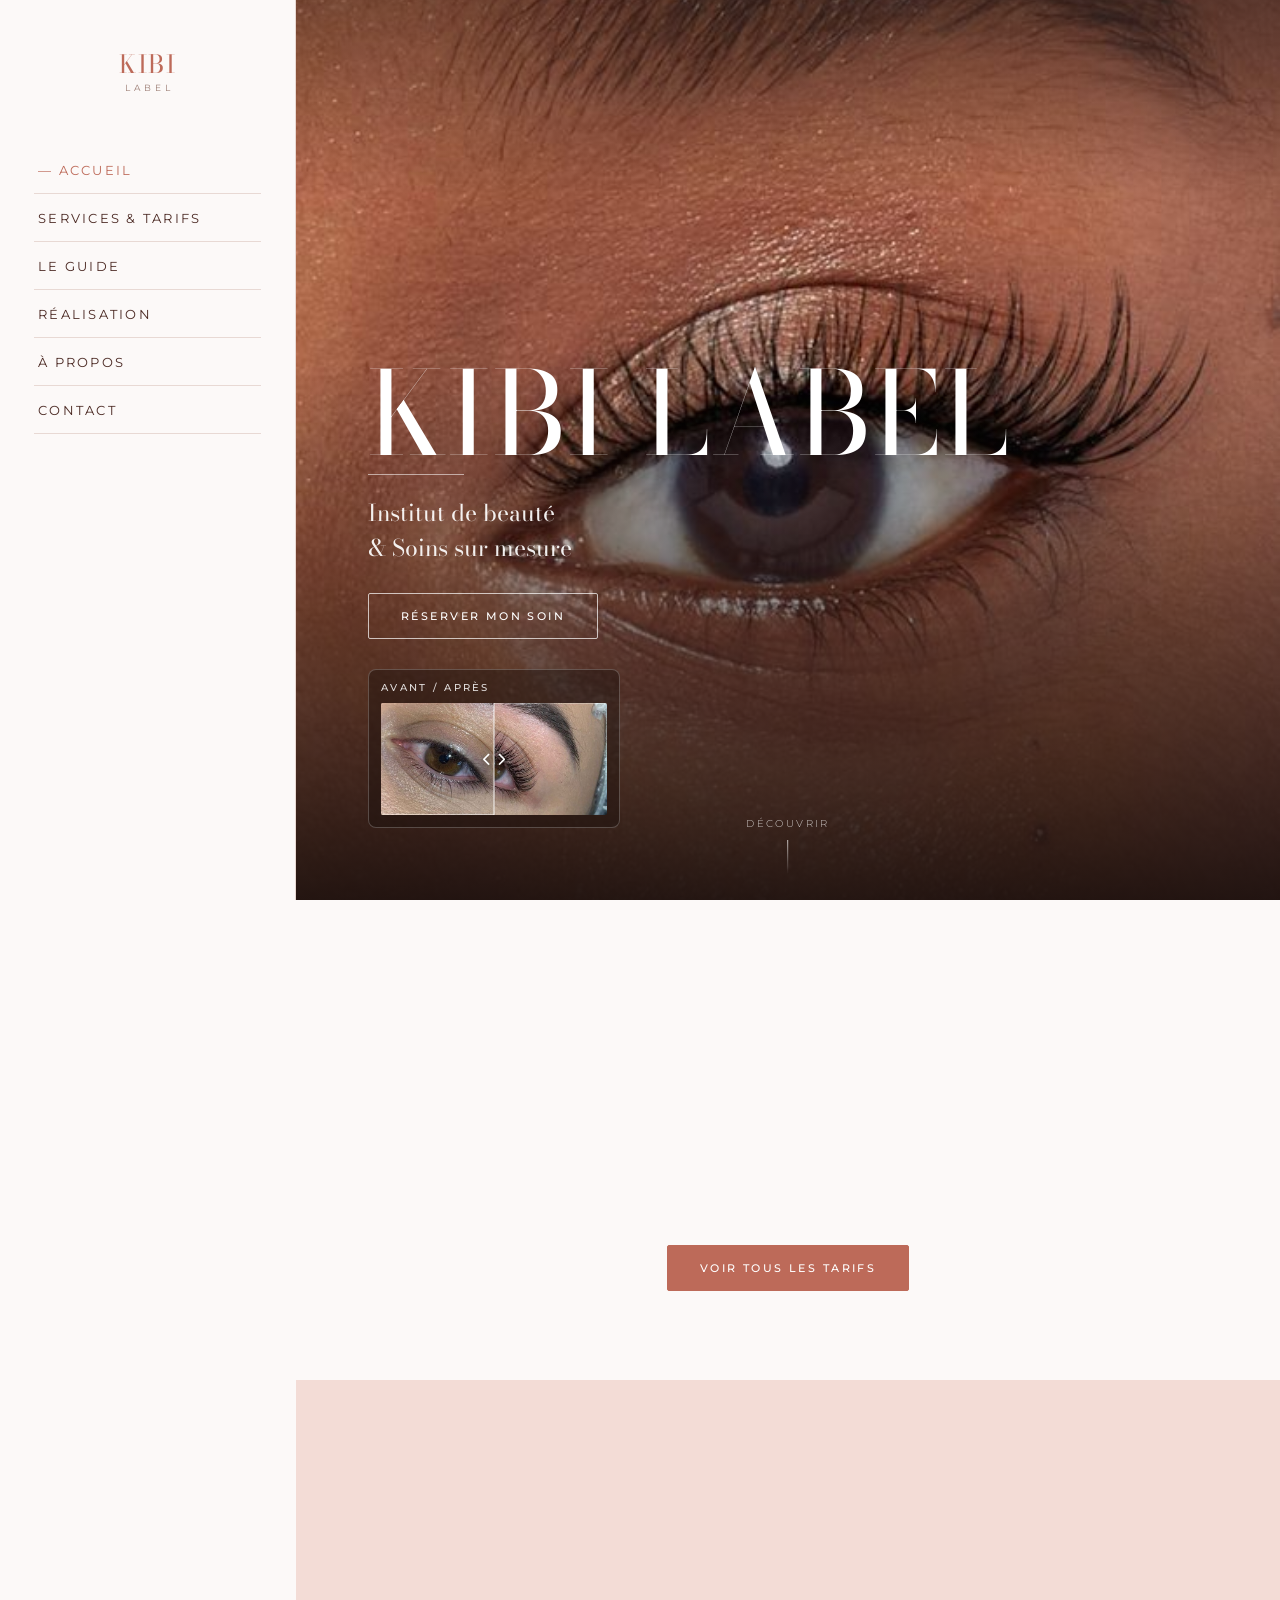
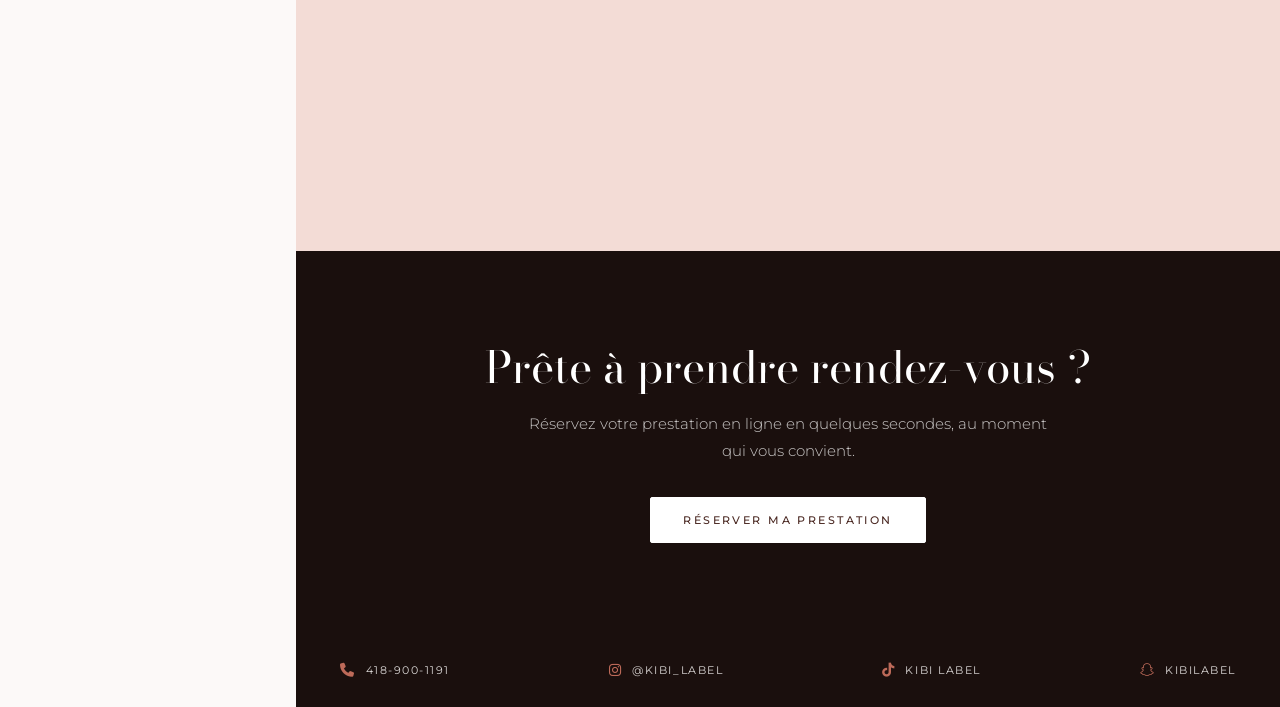
==== commit 00580ce2: "site maintenance" ====
--- a/index.html
+++ b/index.html
@@ -28,7 +28,6 @@
     <link href="https://fonts.googleapis.com/css2?family=Montserrat:wght@300;400;600&family=Playfair+Display:wght@400;600&display=swap" rel="stylesheet">
     <link rel="stylesheet" href="https://cdnjs.cloudflare.com/ajax/libs/font-awesome/6.4.0/css/all.min.css">
     <link rel="stylesheet" href="style-v2.css">
-    <script>try{if(localStorage.getItem("theme")==="dark")document.documentElement.classList.add("dark-mode")}catch(e){}</script>
 </head>
 <body>
     <div class="page-transition-overlay" id="page-transition"></div>
@@ -38,9 +37,6 @@
         <div class="navbar-left">
             <button type="button" class="menu-toggle" id="menu-open" aria-label="Ouvrir le menu" aria-controls="sidebar" aria-expanded="false"><i class="fa-solid fa-bars" aria-hidden="true"></i></button>
             <div class="logo-container"><h1 class="logo">Kibi <span>LABEL</span></h1></div>
-        </div>
-        <div class="navbar-right">
-            <button type="button" class="theme-toggle" id="theme-toggle" title="Mode sombre" aria-label="Basculer le mode sombre" aria-pressed="false"><i class="fa-regular fa-moon" aria-hidden="true"></i></button>
         </div>
     </header>
 
@@ -94,6 +90,59 @@
                     </div>
                 </div>
             </div>
+
+            <div class="scroll-cue">Découvrir</div>
+        </section>
+
+        <section class="home-section">
+            <div class="home-inner">
+                <div class="section-head reveal-on-scroll">
+                    <p class="eyebrow">Nos prestations</p>
+                    <h2 class="section-title">Des soins pensés pour vous</h2>
+                    <p class="section-lead">Cils, sourcils, ongles : chaque prestation est personnalisée selon vos envies et la morphologie de votre visage, dans un espace calme et soigné à Chicoutimi.</p>
+                </div>
+
+                <div class="home-services-grid" id="home-services"></div>
+
+                <div class="section-cta">
+                    <a href="/services" class="cta-button">Voir tous les tarifs</a>
+                </div>
+            </div>
+        </section>
+
+        <section class="home-section home-section--alt">
+            <div class="home-inner">
+                <div class="section-head reveal-on-scroll">
+                    <p class="eyebrow">L'engagement Kibi Label</p>
+                    <h2 class="section-title">Le souci du détail</h2>
+                </div>
+
+                <div class="values-grid">
+                    <div class="value-item reveal-on-scroll">
+                        <i class="fa-solid fa-gem" aria-hidden="true"></i>
+                        <h3>Sur mesure</h3>
+                        <p>Chaque pose est adaptée à votre regard, vos traits et le résultat que vous souhaitez.</p>
+                    </div>
+                    <div class="value-item reveal-on-scroll">
+                        <i class="fa-solid fa-shield-heart" aria-hidden="true"></i>
+                        <h3>Hygiène irréprochable</h3>
+                        <p>Matériel stérilisé et produits professionnels sélectionnés pour respecter votre peau.</p>
+                    </div>
+                    <div class="value-item reveal-on-scroll">
+                        <i class="fa-solid fa-couch" aria-hidden="true"></i>
+                        <h3>Un vrai moment</h3>
+                        <p>Un rendez-vous entièrement réservé pour vous, dans une ambiance douce et sans précipitation.</p>
+                    </div>
+                </div>
+            </div>
+        </section>
+
+        <section class="home-section home-band">
+            <div class="home-inner">
+                <h2 class="section-title">Prête à prendre rendez-vous ?</h2>
+                <p>Réservez votre prestation en ligne en quelques secondes, au moment qui vous convient.</p>
+                <a href="/services" class="cta-button">Réserver ma prestation</a>
+            </div>
         </section>
 
         <footer class="bottom-footer">
--- a/style-v2.css
+++ b/style-v2.css
@@ -1,63 +1,44 @@
 /* ==========================================================================
-   KIBI LABEL — FEUILLE DE STYLE V2 · Direction artistique « NUDE NOIR »
+   KIBI LABEL — FEUILLE DE STYLE V2
    --------------------------------------------------------------------------
-   Sobre, glamour, luxueux. La photo est le sujet, la couleur se retire.
-
-   Feuille ALTERNATIVE et autonome : elle remplace entièrement style.css.
-   Pour revenir au design d'origine, remettre `style.css` dans le <head>
-   des pages HTML. Aucun fichier d'origine n'a été modifié.
-
-   Les noms de variables sont identiques à ceux de style.css : les styles
-   internes de guide.html et du modal de politique héritent donc
-   automatiquement de la nouvelle palette.
+   Interface sobre et glamour (hero plein écran, typographie Bodoni, angles
+   nets, beaucoup d'air) avec la PALETTE TERRACOTTA D'ORIGINE.
+
+   · Pas de mode sombre.
+   · Sur ordinateur : menu latéral permanent, aucun menu hamburger.
+   · Sur mobile/tablette : barre supérieure + menu déroulant.
+
+   Feuille alternative autonome : elle remplace entièrement style.css.
+   Pour revenir au design d'origine, remettre `style.css` dans le <head>.
    ========================================================================== */
 
 @import url('https://fonts.googleapis.com/css2?family=Bodoni+Moda:opsz,wght@6..96,400;6..96,500&display=swap');
 
-/* --- PALETTE --- */
+/* --- PALETTE (identique à l'origine) --- */
 :root {
-    /* Accent unique (remplace le terracotta) */
-    --terracotta: #C2A47E;          /* champagne */
-    --terracotta-fonce: #2A1F1A;    /* brun espresso — boutons pleins, titres */
-
-    --peche-clair: #E8DCD1;         /* nude clair */
-    --creme: #F7F2EC;               /* ivoire — fond principal */
-    --noir-profond: #4A382E;        /* brun moka — texte courant */
-
-    /* Nouveaux jetons */
-    --noir-cacao: #14100E;
-    --brun-espresso: #2A1F1A;
-    --taupe: #8C7A6B;
-    --sable: #C9B6A4;
-    --champagne-clair: #DCC6A6;
-
-    --bg-navbar: rgba(247, 242, 236, 0.82);
-    --bg-carte: #FFFFFF;
-    --bg-input: #FBF8F4;
-    --border-input: #E2D5C8;
-    --ombre-douce: rgba(20, 16, 14, 0.08);
-
+    --terracotta: #bd6a59;
+    --terracotta-fonce: #91483a;
+    --peche-clair: #f3dcd6;
+    --creme: #fcf9f8;
+    --noir-profond: #4a2822;
+
+    --brun-nuit: #1a0f0d;      /* dégradé du hero, pied de page */
+    --taupe: #9b7c73;          /* texte secondaire */
+    --sable: #e0c4bc;          /* filets et contours */
+
+    --bg-navbar: rgba(252, 249, 248, 0.86);
+    --bg-carte: #ffffff;
+    --bg-input: #fbf8f7;
+    --border-input: #e8d9d4;
+    --ombre-douce: rgba(74, 40, 34, 0.08);
+
+    --sidebar-w: 296px;
     --r-sm: 2px;
     --r-md: 8px;
     --r-lg: 12px;
 
     --font-titre: 'Bodoni Moda', 'Playfair Display', Georgia, serif;
     --font-texte: 'Montserrat', system-ui, sans-serif;
-}
-
-/* --- MODE SOMBRE --- */
-html.dark-mode body,
-body.dark-mode {
-    --creme: #14100E;
-    --noir-profond: #F7F2EC;
-    --peche-clair: #1E1714;
-    --bg-navbar: rgba(20, 16, 14, 0.78);
-    --bg-carte: #1E1714;
-    --bg-input: #241C18;
-    --border-input: rgba(194, 164, 126, 0.20);
-    --ombre-douce: rgba(0, 0, 0, 0.45);
-    --sable: rgba(194, 164, 126, 0.45);
-    --taupe: #A08D7C;
 }
 
 /* --- RESET --- */
@@ -72,7 +53,6 @@
     min-height: 100vh;
     overflow-x: hidden;
     -webkit-font-smoothing: antialiased;
-    transition: background-color .4s ease, color .4s ease;
 }
 
 /* --- APPARITION AU DÉFILEMENT --- */
@@ -87,37 +67,35 @@
 @keyframes riseIn { 0% { opacity: 0; transform: translateY(30px); } 100% { opacity: 1; transform: translateY(0); } }
 .hero-section, .page-section { animation: fadeInGlamour .9s cubic-bezier(.25,1,.5,1) forwards; }
 
-.page-transition-overlay { position: fixed; inset: 0; background-color: var(--noir-cacao); z-index: 99999; pointer-events: none; opacity: 0; }
+.page-transition-overlay { position: fixed; inset: 0; background-color: var(--brun-nuit); z-index: 99999; pointer-events: none; opacity: 0; }
 .page-transition-overlay.is-leaving { opacity: 1; pointer-events: all; transition: opacity .35s ease; }
 .page-transition-overlay.is-loaded { opacity: 0; transition: opacity .4s ease; }
 
-/* --- BARRE SUPÉRIEURE --- */
+/* --- BARRE SUPÉRIEURE (mobile / tablette uniquement) --- */
 .top-navbar {
-    width: 100%; height: 90px; position: fixed; top: 0; left: 0;
+    width: 100%; height: 84px; position: fixed; top: 0; left: 0;
     display: flex; justify-content: space-between; align-items: center;
-    padding: 0 clamp(20px, 4vw, 44px);
+    padding: 0 clamp(18px, 4vw, 40px);
     background-color: var(--bg-navbar);
     backdrop-filter: blur(14px); -webkit-backdrop-filter: blur(14px);
     border-bottom: 1px solid var(--border-input);
-    z-index: 100; transition: background-color .4s ease;
-}
-.navbar-left { display: flex; align-items: center; gap: 26px; }
+    z-index: 100;
+}
+.navbar-left { display: flex; align-items: center; gap: 22px; }
 .navbar-right { display: flex; align-items: center; }
 
-.theme-toggle, .menu-toggle, .menu-close { background: none; border: none; font-family: inherit; line-height: 1; }
-.theme-toggle:focus-visible, .menu-toggle:focus-visible, .menu-close:focus-visible,
+.menu-toggle, .menu-close { background: none; border: none; font-family: inherit; line-height: 1; }
+.menu-toggle:focus-visible, .menu-close:focus-visible,
 .nav-links a:focus-visible, .cta-button:focus-visible, .service-btn:focus-visible {
     outline: 1px solid var(--terracotta); outline-offset: 4px; border-radius: var(--r-sm);
 }
-.theme-toggle { font-size: 19px; color: var(--noir-profond); cursor: pointer; padding: 10px; transition: color .3s ease; }
-.theme-toggle:hover { color: var(--terracotta); }
 .menu-toggle { font-size: 22px; color: var(--noir-profond); cursor: pointer; transition: color .3s ease; }
 .menu-toggle:hover { color: var(--terracotta); }
 
 .logo-container { text-align: left; }
 .logo {
     font-family: var(--font-titre); font-size: 25px; font-weight: 400;
-    color: var(--noir-profond); text-transform: uppercase; line-height: 1;
+    color: var(--terracotta); text-transform: uppercase; line-height: 1;
     display: flex; flex-direction: column; align-items: center; letter-spacing: .06em;
 }
 .logo span {
@@ -127,22 +105,22 @@
 
 /* --- MENU LATÉRAL --- */
 .sidebar-offcanvas {
-    position: fixed; top: 0; left: 0; width: 340px; height: 100vh;
-    background-color: var(--creme); z-index: 1000; padding: 44px 34px;
+    position: fixed; top: 0; left: 0; width: var(--sidebar-w); height: 100vh;
+    background-color: var(--creme); z-index: 1000; padding: 44px 32px;
     border-right: 1px solid var(--border-input);
     transform: translateX(-100%);
-    transition: transform .5s cubic-bezier(.25,.46,.45,.94), background-color .4s ease;
+    transition: transform .5s cubic-bezier(.25,.46,.45,.94);
     display: flex; flex-direction: column;
 }
 .sidebar-offcanvas.active { transform: translateX(0); }
-.sidebar-offcanvas-header { display: flex; justify-content: space-between; align-items: center; margin-bottom: 54px; }
+.sidebar-offcanvas-header { display: flex; justify-content: space-between; align-items: center; margin-bottom: 52px; }
 .menu-close { font-size: 24px; color: var(--noir-profond); cursor: pointer; transition: color .3s ease; }
 .menu-close:hover { color: var(--terracotta); }
 
-.nav-links { list-style-type: none !important; padding: 0; margin: 0; display: flex; flex-direction: column; gap: 4px; }
+.nav-links { list-style-type: none !important; padding: 0; margin: 0; display: flex; flex-direction: column; gap: 2px; }
 .nav-links a {
     text-decoration: none; color: var(--noir-profond);
-    font-size: 13px; font-weight: 400; text-transform: uppercase; letter-spacing: .18em;
+    font-size: 12.5px; font-weight: 400; text-transform: uppercase; letter-spacing: .18em;
     display: block; padding: 15px 4px; border-bottom: 1px solid var(--border-input);
     transition: color .3s ease, padding-left .3s ease;
 }
@@ -150,22 +128,20 @@
 .nav-links a.active { color: var(--terracotta); }
 .nav-links a.active::before { content: '— '; }
 
-.page-overlay { position: fixed; inset: 0; background-color: rgba(20,16,14,.72); z-index: 900; opacity: 0; pointer-events: none; transition: opacity .4s ease; }
+.page-overlay { position: fixed; inset: 0; background-color: rgba(26,15,13,.7); z-index: 900; opacity: 0; pointer-events: none; transition: opacity .4s ease; }
 .page-overlay.active { opacity: 1; pointer-events: all; }
 
 /* --- CONTENU --- */
-.main-content { margin-left: 0; padding-top: 90px; width: 100%; display: flex; flex-direction: column; min-height: 100vh; }
-
-/* ==========================================================================
-   HERO — PHOTO PLEIN ÉCRAN + DÉGRADÉ MARRON EN BAS
+.main-content { margin-left: 0; padding-top: 84px; width: 100%; display: flex; flex-direction: column; min-height: 100vh; }
+
+/* ==========================================================================
+   HERO — PHOTO PLEIN ÉCRAN + DÉGRADÉ EN BAS
    ========================================================================== */
 .hero-section {
-    position: relative; display: block; flex: 1;
-    min-height: 100svh; margin-top: -90px; overflow: hidden;
-    background-color: var(--brun-espresso);
-}
-
-/* La photo occupe tout le cadre */
+    position: relative; display: block; flex: none;
+    min-height: 100svh; margin-top: -84px; overflow: hidden;
+    background-color: var(--noir-profond);
+}
 .hero-image-side { position: absolute; inset: 0; width: 100%; padding: 0; display: block; z-index: 1; }
 .image-wrapper {
     width: 100%; max-width: none; height: 100%; aspect-ratio: auto;
@@ -176,21 +152,19 @@
     width: 100%; height: 100%; object-fit: cover;
     object-position: center 28%; border-radius: 0; display: block;
 }
-
-/* Voile haut : lisibilité de la barre de navigation */
+/* Voile haut : lisibilité de la barre */
 .hero-section::before {
     content: ''; position: absolute; inset: 0; z-index: 2; pointer-events: none;
-    background: linear-gradient(180deg, rgba(20,16,14,.45) 0%, rgba(20,16,14,0) 22%);
-}
-/* Dégradé marron bas : signature de la direction */
+    background: linear-gradient(180deg, rgba(26,15,13,.42) 0%, rgba(26,15,13,0) 22%);
+}
+/* Dégradé bas : signature de la direction */
 .hero-section::after {
     content: ''; position: absolute; inset: 0; z-index: 2; pointer-events: none;
     background: linear-gradient(180deg,
-        rgba(20,16,14,0) 40%,
-        rgba(20,16,14,.55) 72%,
-        rgba(20,16,14,.94) 100%);
-}
-
+        rgba(26,15,13,0) 40%,
+        rgba(26,15,13,.55) 72%,
+        rgba(26,15,13,.94) 100%);
+}
 .hero-text-side {
     position: relative; z-index: 3;
     background: none; background-image: none;
@@ -201,10 +175,9 @@
 }
 .hero-content { display: flex; flex-direction: column; align-items: flex-start; text-align: left; max-width: 780px; animation: riseIn 1s cubic-bezier(.25,1,.5,1) both; animation-delay: .15s; }
 .hero-logo-icon { margin-bottom: 0; display: block; }
-.hero-logo-icon h2,
-.hero-subtitle-brand {
+.hero-logo-icon h2, .hero-subtitle-brand {
     font-family: var(--font-titre); font-weight: 400; color: #fff;
-    font-size: clamp(46px, 10vw, 122px); line-height: .92;
+    font-size: clamp(44px, 9vw, 118px); line-height: .92;
     letter-spacing: .02em; text-transform: uppercase; margin: 0;
 }
 .hero-title {
@@ -212,31 +185,39 @@
     font-size: clamp(16px, 2.2vw, 23px); line-height: 1.5;
     color: rgba(255,255,255,.92); margin: 0; padding-top: 30px;
 }
-/* Filet fin de séparation */
 .hero-title::before {
     content: ''; position: absolute; top: 8px; left: 0;
     width: 96px; height: 1px; background: rgba(255,255,255,.55);
 }
 .hero-text-side .cta-button {
     margin-top: 28px; background: transparent; border: 1px solid rgba(255,255,255,.7);
-    color: #fff; box-shadow: none;
-}
-.hero-text-side .cta-button:hover { background: var(--creme); color: var(--brun-espresso); transform: none; box-shadow: none; }
-
-/* --- BOUTONS (sobres, sans effet de brillance) --- */
+    color: #fff;
+}
+.hero-text-side .cta-button:hover { background: var(--creme); color: var(--noir-profond); border-color: var(--creme); }
+
+/* Indicateur de défilement */
+.scroll-cue {
+    position: absolute; left: 50%; bottom: 26px; transform: translateX(-50%);
+    z-index: 4; color: rgba(255,255,255,.75); font-size: 10px;
+    letter-spacing: .24em; text-transform: uppercase; text-align: center;
+}
+.scroll-cue::after {
+    content: ''; display: block; width: 1px; height: 34px; margin: 10px auto 0;
+    background: linear-gradient(180deg, rgba(255,255,255,.75), rgba(255,255,255,0));
+}
+
+/* --- BOUTONS --- */
 .cta-button, .service-btn {
     display: inline-block; text-align: center; padding: 15px 32px;
-    background: var(--terracotta-fonce); color: var(--creme);
-    border: 1px solid var(--terracotta-fonce); border-radius: var(--r-sm);
+    background: var(--terracotta); color: #fff;
+    border: 1px solid var(--terracotta); border-radius: var(--r-sm);
     text-decoration: none; font-family: var(--font-texte);
     font-weight: 500; font-size: 11px; letter-spacing: .22em; text-transform: uppercase;
     cursor: pointer; box-shadow: none;
     transition: background-color .35s ease, color .35s ease, border-color .35s ease;
 }
 .cta-button::after, .service-btn::after { display: none; }
-.cta-button:hover, .service-btn:hover { background: transparent; color: var(--noir-profond); border-color: var(--noir-profond); transform: none; box-shadow: none; }
-body.dark-mode .cta-button { background: var(--champagne-clair); color: var(--noir-cacao); border-color: var(--champagne-clair); }
-body.dark-mode .cta-button:hover { background: transparent; color: var(--champagne-clair); }
+.cta-button:hover, .service-btn:hover { background: var(--terracotta-fonce); border-color: var(--terracotta-fonce); color: #fff; }
 
 .service-btn-small { padding: 9px 18px; font-size: 10px; letter-spacing: .18em; white-space: nowrap; }
 
@@ -249,20 +230,20 @@
     cursor: pointer; margin-bottom: 28px; text-decoration: none;
     transition: color .3s ease, border-color .3s ease;
 }
-.back-btn:hover { color: var(--terracotta); border-color: var(--terracotta); transform: none; box-shadow: none; }
+.back-btn:hover { color: var(--terracotta); border-color: var(--terracotta); }
 .back-btn i { transition: transform .3s ease; }
 .back-btn:hover i { transform: translateX(-3px); }
 
 .cta-button:disabled, .service-btn:disabled, #policy-next-btn:disabled {
-    opacity: .4; cursor: not-allowed; box-shadow: none; transform: none;
+    opacity: .4; cursor: not-allowed;
 }
 .cta-button:disabled:hover, .service-btn:disabled:hover, #policy-next-btn:disabled:hover {
-    background: var(--terracotta-fonce); color: var(--creme); border-color: var(--terracotta-fonce);
-}
-
-/* --- WIDGET AVANT / APRÈS (discret, posé sur la photo) --- */
+    background: var(--terracotta); border-color: var(--terracotta);
+}
+
+/* --- WIDGET AVANT / APRÈS (posé sur la photo) --- */
 .before-after-widget {
-    background: rgba(20,16,14,.42); backdrop-filter: blur(10px); -webkit-backdrop-filter: blur(10px);
+    background: rgba(26,15,13,.42); backdrop-filter: blur(10px); -webkit-backdrop-filter: blur(10px);
     padding: 12px; border: 1px solid rgba(255,255,255,.22);
     border-radius: var(--r-md); box-shadow: none; width: 252px; margin-top: 32px;
 }
@@ -278,6 +259,42 @@
 .ba-slider-container:hover .slider-visual-button { transform: translate(-50%,-50%) scale(1.15); }
 
 /* ==========================================================================
+   SECTIONS DE LA PAGE D'ACCUEIL
+   ========================================================================== */
+.home-section { padding: clamp(56px, 7vw, 104px) clamp(20px, 5vw, 64px); }
+.home-inner { max-width: 1240px; margin: 0 auto; }
+.home-section--alt { background-color: var(--peche-clair); }
+
+.section-head { text-align: center; margin-bottom: clamp(32px, 4vw, 56px); }
+.eyebrow { font-size: 10.5px; font-weight: 500; letter-spacing: .26em; text-transform: uppercase; color: var(--terracotta); margin-bottom: 14px; }
+.section-title { font-family: var(--font-titre); font-weight: 400; font-size: clamp(26px, 4vw, 44px); line-height: 1.2; color: var(--noir-profond); }
+.section-lead { font-size: 15px; line-height: 1.9; color: var(--noir-profond); opacity: .85; max-width: 60ch; margin: 16px auto 0; }
+.section-cta { text-align: center; margin-top: clamp(32px, 4vw, 52px); }
+
+.home-services-grid { display: grid; grid-template-columns: repeat(auto-fit, minmax(min(240px, 100%), 1fr)); gap: 20px; }
+.home-service-card {
+    display: block; text-decoration: none; text-align: center;
+    background: var(--bg-carte); color: var(--noir-profond);
+    border: 1px solid var(--border-input); border-radius: var(--r-md);
+    padding: 36px 24px;
+    transition: transform .4s ease, box-shadow .4s ease, border-color .4s ease;
+}
+.home-service-card:hover { transform: translateY(-4px); box-shadow: 0 20px 50px var(--ombre-douce); border-color: var(--terracotta); }
+.home-service-card h3 { font-family: var(--font-titre); font-weight: 400; font-size: 22px; margin-bottom: 12px; }
+.home-service-card span { font-size: 9.5px; letter-spacing: .22em; text-transform: uppercase; color: var(--terracotta); font-weight: 500; }
+
+.values-grid { display: grid; grid-template-columns: repeat(auto-fit, minmax(min(240px, 100%), 1fr)); gap: clamp(28px, 3vw, 48px); text-align: center; }
+.value-item i { font-size: 22px; color: var(--terracotta); margin-bottom: 18px; display: block; }
+.value-item h3 { font-family: var(--font-titre); font-weight: 400; font-size: 20px; margin-bottom: 12px; color: var(--noir-profond); }
+.value-item p { font-size: 14px; line-height: 1.85; color: var(--noir-profond); opacity: .85; max-width: 34ch; margin: 0 auto; }
+
+.home-band { background-color: var(--brun-nuit); text-align: center; }
+.home-band .section-title { color: #fff; }
+.home-band p { color: rgba(255,255,255,.78); font-size: 15px; line-height: 1.85; max-width: 52ch; margin: 16px auto 32px; }
+.home-band .cta-button { background: #fff; color: var(--noir-profond); border-color: #fff; }
+.home-band .cta-button:hover { background: transparent; color: #fff; border-color: rgba(255,255,255,.7); }
+
+/* ==========================================================================
    SECTIONS INTÉRIEURES
    ========================================================================== */
 .page-section {
@@ -290,27 +307,24 @@
 .page-title {
     font-family: var(--font-titre); font-weight: 400;
     font-size: clamp(30px, 5vw, 52px); line-height: 1.12;
-    color: var(--noir-profond); margin-bottom: 14px; letter-spacing: .01em;
+    color: var(--terracotta); margin-bottom: 14px; letter-spacing: .01em;
 }
 .page-subtitle {
     font-size: 11px; font-weight: 500; text-transform: uppercase;
     letter-spacing: .24em; color: var(--taupe); opacity: 1;
 }
 
-/* --- GRILLES --- */
 .services-grid { display: grid; grid-template-columns: repeat(2, 1fr); gap: 24px; }
 .sub-services-grid { display: grid; grid-template-columns: repeat(auto-fit, minmax(min(380px, 100%), 1fr)); gap: 24px; width: 100%; }
 
-/* --- CARTES --- */
 .service-card {
     border-radius: var(--r-md); padding: 34px;
     display: flex; flex-direction: column;
-    transition: transform .4s ease, box-shadow .4s ease, background-color .4s ease;
+    transition: transform .4s ease, box-shadow .4s ease;
 }
 .service-card:hover { transform: translateY(-4px); box-shadow: 0 20px 60px var(--ombre-douce); }
 .light-card { background-color: var(--peche-clair); color: var(--noir-profond); border: 1px solid var(--border-input); }
-.dark-card { background-color: var(--brun-espresso); color: var(--creme); border: 1px solid var(--brun-espresso); }
-body.dark-mode .dark-card { background-color: #241C18; border-color: rgba(194,164,126,.20); }
+.dark-card { background-color: var(--terracotta); color: #fff; border: 1px solid var(--terracotta); }
 
 .price-list { display: flex; flex-direction: column; gap: 16px; margin-bottom: 28px; flex: 1; }
 .price-row {
@@ -325,26 +339,24 @@
 .price-amount { grid-area: price; font-weight: 500; white-space: nowrap; letter-spacing: .04em; }
 .price-row .service-btn-small { grid-area: btn; justify-self: end; }
 
-.sub-sub-list-container { background-color: rgba(20,16,14,.04); border-radius: var(--r-md); padding: 20px; margin-top: 16px; display: flex; flex-direction: column; gap: 16px; width: 100%; }
-.dark-card .sub-sub-list-container { background-color: rgba(255,255,255,.06); }
-
-.light-card .service-btn { background: var(--terracotta-fonce); color: var(--creme); border-color: var(--terracotta-fonce); }
-.light-card .service-btn:hover { background: transparent; color: var(--noir-profond); border-color: var(--noir-profond); }
-.dark-card .service-btn { background: transparent; border: 1px solid rgba(255,255,255,.55); color: #fff; }
-.dark-card .service-btn:hover { background: #fff; color: var(--brun-espresso); border-color: #fff; }
-
-/* --- ÉTATS DE REPLI --- */
+.sub-sub-list-container { background-color: rgba(74,40,34,.05); border-radius: var(--r-md); padding: 20px; margin-top: 16px; display: flex; flex-direction: column; gap: 16px; width: 100%; }
+.dark-card .sub-sub-list-container { background-color: rgba(255,255,255,.1); }
+
+.light-card .service-btn { background: var(--terracotta); color: #fff; border-color: var(--terracotta); }
+.light-card .service-btn:hover { background: var(--terracotta-fonce); border-color: var(--terracotta-fonce); }
+.dark-card .service-btn { background: transparent; border: 1px solid rgba(255,255,255,.6); color: #fff; }
+.dark-card .service-btn:hover { background: #fff; color: var(--terracotta); border-color: #fff; }
+
 .loading-error, .empty-state {
     text-align: center; width: 100%; padding: 48px 20px;
-    font-family: var(--font-texte); font-size: 14px; line-height: 1.8;
-    color: var(--taupe);
-}
-.loading-error { color: var(--terracotta); }
+    font-family: var(--font-texte); font-size: 14px; line-height: 1.8; color: var(--taupe);
+}
+.loading-error { color: var(--terracotta-fonce); }
 
 /* --- RÉALISATIONS --- */
 .portfolio-category { margin-bottom: 64px; }
 .portfolio-category h3 {
-    font-family: var(--font-titre); font-weight: 400; color: var(--noir-profond);
+    font-family: var(--font-titre); font-weight: 400; color: var(--terracotta);
     font-size: clamp(22px, 3vw, 30px); margin-bottom: 26px;
     border-bottom: 1px solid var(--border-input); padding-bottom: 14px;
 }
@@ -353,12 +365,12 @@
 .gallery-item img { width: 100%; height: 100%; object-fit: cover; transition: transform .7s cubic-bezier(.25,1,.5,1); }
 .gallery-item:hover img { transform: scale(1.04); }
 
-.lightbox { position: fixed; inset: 0; width: 100vw; height: 100vh; background: rgba(20,16,14,.96); backdrop-filter: blur(10px); z-index: 100000; display: flex; justify-content: center; align-items: center; opacity: 0; pointer-events: none; transition: opacity .4s ease; }
+.lightbox { position: fixed; inset: 0; width: 100vw; height: 100vh; background: rgba(26,15,13,.95); backdrop-filter: blur(10px); z-index: 100000; display: flex; justify-content: center; align-items: center; opacity: 0; pointer-events: none; transition: opacity .4s ease; }
 .lightbox.active { opacity: 1; pointer-events: all; }
-.lightbox img { max-width: 90%; max-height: 85vh; border-radius: var(--r-md); border: none; box-shadow: 0 30px 80px rgba(0,0,0,.6); transform: scale(.94); transition: transform .5s cubic-bezier(.25,1,.5,1); }
+.lightbox img { max-width: 90%; max-height: 85vh; border-radius: var(--r-md); border: none; box-shadow: 0 30px 80px rgba(0,0,0,.55); transform: scale(.94); transition: transform .5s cubic-bezier(.25,1,.5,1); }
 .lightbox.active img { transform: scale(1); }
 .lightbox-close { position: absolute; top: 30px; right: 40px; font-size: 30px; color: #fff; cursor: pointer; transition: color .3s ease; }
-.lightbox-close:hover { color: var(--champagne-clair); }
+.lightbox-close:hover { color: var(--peche-clair); }
 
 /* --- À PROPOS --- */
 .about-container { display: flex; gap: clamp(32px, 5vw, 64px); align-items: center; }
@@ -369,7 +381,7 @@
     animation: riseIn .9s cubic-bezier(.25,1,.5,1) both;
 }
 .about-text { width: 55%; text-align: left; }
-.about-text h3 { font-family: var(--font-titre); font-weight: 400; font-size: clamp(24px, 3.2vw, 34px); color: var(--noir-profond); margin-bottom: 22px; }
+.about-text h3 { font-family: var(--font-titre); font-weight: 400; font-size: clamp(24px, 3.2vw, 34px); color: var(--terracotta); margin-bottom: 22px; }
 .about-text p { font-size: 15px; line-height: 1.9; color: var(--noir-profond); margin-bottom: 16px; max-width: 62ch; }
 
 /* --- FORMULAIRES --- */
@@ -394,7 +406,7 @@
 
 /* --- PIED DE PAGE --- */
 .bottom-footer {
-    background-color: var(--noir-cacao); color: var(--creme);
+    background-color: var(--brun-nuit); color: var(--creme);
     padding: 30px clamp(20px, 4vw, 44px);
     display: flex; justify-content: space-between; align-items: center;
     margin-top: auto; width: 100%; position: relative; z-index: 105;
@@ -402,10 +414,33 @@
 .contact-item {
     display: flex; align-items: center; gap: 10px; font-size: 11px; font-weight: 400;
     letter-spacing: .14em; text-transform: uppercase;
-    color: rgba(247,242,236,.85); text-decoration: none; transition: color .3s ease;
-}
-.contact-item:hover { color: var(--champagne-clair); }
+    color: rgba(252,249,248,.85); text-decoration: none; transition: color .3s ease;
+}
+.contact-item:hover { color: var(--peche-clair); }
 .contact-item i { font-size: 14px; color: var(--terracotta); }
+
+/* ==========================================================================
+   ORDINATEUR — MENU LATÉRAL PERMANENT, AUCUN HAMBURGER
+   ========================================================================== */
+@media (min-width: 1025px) {
+    .top-navbar { display: none; }
+    .menu-toggle, .menu-close, .page-overlay { display: none !important; }
+
+    .sidebar-offcanvas {
+        transform: none !important;
+        box-shadow: none;
+        padding: 52px 34px;
+    }
+    .sidebar-offcanvas-header { justify-content: center; margin-bottom: 56px; }
+
+    .main-content {
+        margin-left: var(--sidebar-w);
+        width: calc(100% - var(--sidebar-w));
+        padding-top: 0;
+    }
+    .hero-section { margin-top: 0; min-height: 100vh; }
+    .hero-text-side { min-height: 100vh; padding-top: 120px; }
+}
 
 /* ==========================================================================
    RESPONSIVE
@@ -419,13 +454,11 @@
 }
 
 @media (max-width: 768px) {
-    .top-navbar { height: 78px; }
-    .main-content { padding-top: 78px; }
-    .hero-section { margin-top: -78px; }
-    .hero-text-side { padding: 130px clamp(22px, 6vw, 40px) clamp(40px, 7vh, 64px); }
+    .hero-text-side { padding: 128px clamp(22px, 6vw, 40px) clamp(40px, 7vh, 64px); }
     .gallery-grid { grid-template-columns: repeat(2, 1fr); gap: 12px; }
     .sidebar-offcanvas { width: 290px; padding: 36px 26px; }
     .before-after-widget { width: 100%; max-width: 260px; }
+    .scroll-cue { display: none; }
 }
 
 @media (max-width: 480px) {
@@ -439,7 +472,6 @@
     .hero-title { font-size: 15px; padding-top: 24px; }
 }
 
-/* Respect des préférences d'accessibilité */
 @media (prefers-reduced-motion: reduce) {
     *, *::before, *::after { animation: none !important; transition: none !important; }
     .reveal-on-scroll { opacity: 1; transform: none; }
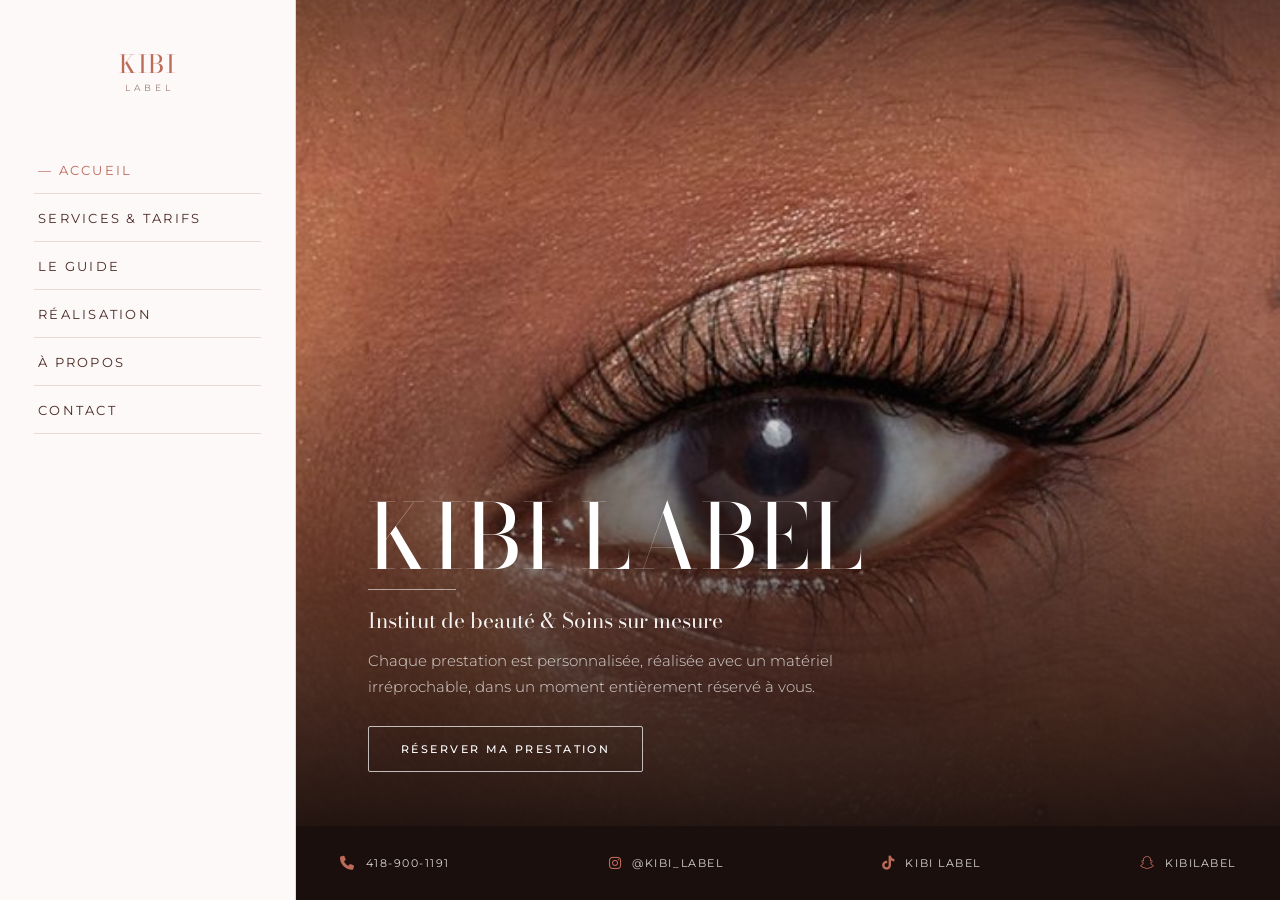
==== commit f0ae1de6: "site maintenance" ====
--- a/index.html
+++ b/index.html
@@ -29,7 +29,7 @@
     <link rel="stylesheet" href="https://cdnjs.cloudflare.com/ajax/libs/font-awesome/6.4.0/css/all.min.css">
     <link rel="stylesheet" href="style-v2.css">
 </head>
-<body>
+<body class="home">
     <div class="page-transition-overlay" id="page-transition"></div>
     <div class="page-overlay" id="page-overlay"></div>
 
@@ -69,79 +69,15 @@
                     <div class="hero-logo-icon">
                         <h2 class="hero-subtitle-brand">KIBI LABEL</h2>
                     </div>
-                    <h1 class="hero-title">Institut de beauté<br>& Soins sur mesure</h1>
-                    <a href="/services" class="cta-button">RÉSERVER MON SOIN</a>
 
-                    <div class="before-after-widget" style="margin-top:30px;">
-                        <p class="widget-title">AVANT / APRÈS</p>
-                        <div class="ba-slider-container">
-                            <img src="images/avant.jpg" class="img-background" alt="Soin Avant" loading="lazy">
-                            <div class="img-foreground-wrapper" id="foreground-wrapper">
-                                <img src="images/apres.jpg" class="img-foreground" alt="Soin Après" loading="lazy">
-                            </div>
-                            <div class="slider-visual-line" id="slider-line">
-                                <div class="slider-visual-button">
-                                    <i class="fa-solid fa-chevron-left"></i>
-                                    <i class="fa-solid fa-chevron-right"></i>
-                                </div>
-                            </div>
-                            <input type="range" min="0" max="100" value="50" class="slider-range" id="ba-slider">
-                        </div>
-                    </div>
+                    <p class="hero-services" id="home-services"></p>
+
+                    <h1 class="hero-title">Institut de beauté &amp; Soins sur mesure</h1>
+
+                    <p class="hero-pledge">Chaque prestation est personnalisée, réalisée avec un matériel irréprochable, dans un moment entièrement réservé à vous.</p>
+
+                    <a href="/services" class="cta-button">Réserver ma prestation</a>
                 </div>
-            </div>
-
-            <div class="scroll-cue">Découvrir</div>
-        </section>
-
-        <section class="home-section">
-            <div class="home-inner">
-                <div class="section-head reveal-on-scroll">
-                    <p class="eyebrow">Nos prestations</p>
-                    <h2 class="section-title">Des soins pensés pour vous</h2>
-                    <p class="section-lead">Cils, sourcils, ongles : chaque prestation est personnalisée selon vos envies et la morphologie de votre visage, dans un espace calme et soigné à Chicoutimi.</p>
-                </div>
-
-                <div class="home-services-grid" id="home-services"></div>
-
-                <div class="section-cta">
-                    <a href="/services" class="cta-button">Voir tous les tarifs</a>
-                </div>
-            </div>
-        </section>
-
-        <section class="home-section home-section--alt">
-            <div class="home-inner">
-                <div class="section-head reveal-on-scroll">
-                    <p class="eyebrow">L'engagement Kibi Label</p>
-                    <h2 class="section-title">Le souci du détail</h2>
-                </div>
-
-                <div class="values-grid">
-                    <div class="value-item reveal-on-scroll">
-                        <i class="fa-solid fa-gem" aria-hidden="true"></i>
-                        <h3>Sur mesure</h3>
-                        <p>Chaque pose est adaptée à votre regard, vos traits et le résultat que vous souhaitez.</p>
-                    </div>
-                    <div class="value-item reveal-on-scroll">
-                        <i class="fa-solid fa-shield-heart" aria-hidden="true"></i>
-                        <h3>Hygiène irréprochable</h3>
-                        <p>Matériel stérilisé et produits professionnels sélectionnés pour respecter votre peau.</p>
-                    </div>
-                    <div class="value-item reveal-on-scroll">
-                        <i class="fa-solid fa-couch" aria-hidden="true"></i>
-                        <h3>Un vrai moment</h3>
-                        <p>Un rendez-vous entièrement réservé pour vous, dans une ambiance douce et sans précipitation.</p>
-                    </div>
-                </div>
-            </div>
-        </section>
-
-        <section class="home-section home-band">
-            <div class="home-inner">
-                <h2 class="section-title">Prête à prendre rendez-vous ?</h2>
-                <p>Réservez votre prestation en ligne en quelques secondes, au moment qui vous convient.</p>
-                <a href="/services" class="cta-button">Réserver ma prestation</a>
             </div>
         </section>
 
--- a/style-v2.css
+++ b/style-v2.css
@@ -137,9 +137,13 @@
 /* ==========================================================================
    HERO — PHOTO PLEIN ÉCRAN + DÉGRADÉ EN BAS
    ========================================================================== */
+/* La page d'accueil tient exactement dans un écran : pas de défilement.
+   Le hero occupe tout l'espace restant au-dessus du pied de page. */
+body.home .main-content { height: 100svh; }
+
 .hero-section {
-    position: relative; display: block; flex: none;
-    min-height: 100svh; margin-top: -84px; overflow: hidden;
+    position: relative; display: block;
+    flex: 1; min-height: 0; margin-top: -84px; overflow: hidden;
     background-color: var(--noir-profond);
 }
 .hero-image-side { position: absolute; inset: 0; width: 100%; padding: 0; display: block; z-index: 1; }
@@ -170,41 +174,46 @@
     background: none; background-image: none;
     margin-left: 0; border-radius: 0; box-shadow: none;
     display: flex; align-items: flex-end; justify-content: flex-start;
-    min-height: 100svh; color: #fff; text-align: left;
-    padding: 150px clamp(24px, 6vw, 72px) clamp(44px, 8vh, 86px);
-}
-.hero-content { display: flex; flex-direction: column; align-items: flex-start; text-align: left; max-width: 780px; animation: riseIn 1s cubic-bezier(.25,1,.5,1) both; animation-delay: .15s; }
+    height: 100%; color: #fff; text-align: left;
+    padding: 120px clamp(24px, 6vw, 72px) clamp(36px, 6vh, 68px);
+}
+.hero-content { display: flex; flex-direction: column; align-items: flex-start; text-align: left; max-width: 720px; animation: riseIn 1s cubic-bezier(.25,1,.5,1) both; animation-delay: .15s; }
 .hero-logo-icon { margin-bottom: 0; display: block; }
 .hero-logo-icon h2, .hero-subtitle-brand {
     font-family: var(--font-titre); font-weight: 400; color: #fff;
-    font-size: clamp(44px, 9vw, 118px); line-height: .92;
+    font-size: clamp(38px, 7vw, 92px); line-height: .94;
     letter-spacing: .02em; text-transform: uppercase; margin: 0;
 }
+
+/* Sommaire des prestations (repris des catégories publiées dans Sanity) */
+.hero-services {
+    font-size: clamp(10px, 1.25vw, 13px); font-weight: 400;
+    letter-spacing: .2em; text-transform: uppercase;
+    color: rgba(255,255,255,.95); margin: 16px 0 0; line-height: 1.9;
+}
+.hero-services:empty { display: none; }
+
 .hero-title {
     position: relative; font-family: var(--font-titre); font-weight: 400;
-    font-size: clamp(16px, 2.2vw, 23px); line-height: 1.5;
-    color: rgba(255,255,255,.92); margin: 0; padding-top: 30px;
+    font-size: clamp(15px, 1.9vw, 21px); line-height: 1.45;
+    color: rgba(255,255,255,.94); margin: 0; padding-top: 26px;
 }
 .hero-title::before {
-    content: ''; position: absolute; top: 8px; left: 0;
-    width: 96px; height: 1px; background: rgba(255,255,255,.55);
-}
+    content: ''; position: absolute; top: 10px; left: 0;
+    width: 88px; height: 1px; background: rgba(255,255,255,.55);
+}
+
+/* Engagement Kibi Label */
+.hero-pledge {
+    font-size: clamp(12.5px, 1.35vw, 14.5px); font-weight: 300; line-height: 1.75;
+    color: rgba(255,255,255,.8); margin: 14px 0 0; max-width: 54ch;
+}
+
 .hero-text-side .cta-button {
-    margin-top: 28px; background: transparent; border: 1px solid rgba(255,255,255,.7);
+    margin-top: 26px; background: transparent; border: 1px solid rgba(255,255,255,.7);
     color: #fff;
 }
 .hero-text-side .cta-button:hover { background: var(--creme); color: var(--noir-profond); border-color: var(--creme); }
-
-/* Indicateur de défilement */
-.scroll-cue {
-    position: absolute; left: 50%; bottom: 26px; transform: translateX(-50%);
-    z-index: 4; color: rgba(255,255,255,.75); font-size: 10px;
-    letter-spacing: .24em; text-transform: uppercase; text-align: center;
-}
-.scroll-cue::after {
-    content: ''; display: block; width: 1px; height: 34px; margin: 10px auto 0;
-    background: linear-gradient(180deg, rgba(255,255,255,.75), rgba(255,255,255,0));
-}
 
 /* --- BOUTONS --- */
 .cta-button, .service-btn {
@@ -259,42 +268,6 @@
 .ba-slider-container:hover .slider-visual-button { transform: translate(-50%,-50%) scale(1.15); }
 
 /* ==========================================================================
-   SECTIONS DE LA PAGE D'ACCUEIL
-   ========================================================================== */
-.home-section { padding: clamp(56px, 7vw, 104px) clamp(20px, 5vw, 64px); }
-.home-inner { max-width: 1240px; margin: 0 auto; }
-.home-section--alt { background-color: var(--peche-clair); }
-
-.section-head { text-align: center; margin-bottom: clamp(32px, 4vw, 56px); }
-.eyebrow { font-size: 10.5px; font-weight: 500; letter-spacing: .26em; text-transform: uppercase; color: var(--terracotta); margin-bottom: 14px; }
-.section-title { font-family: var(--font-titre); font-weight: 400; font-size: clamp(26px, 4vw, 44px); line-height: 1.2; color: var(--noir-profond); }
-.section-lead { font-size: 15px; line-height: 1.9; color: var(--noir-profond); opacity: .85; max-width: 60ch; margin: 16px auto 0; }
-.section-cta { text-align: center; margin-top: clamp(32px, 4vw, 52px); }
-
-.home-services-grid { display: grid; grid-template-columns: repeat(auto-fit, minmax(min(240px, 100%), 1fr)); gap: 20px; }
-.home-service-card {
-    display: block; text-decoration: none; text-align: center;
-    background: var(--bg-carte); color: var(--noir-profond);
-    border: 1px solid var(--border-input); border-radius: var(--r-md);
-    padding: 36px 24px;
-    transition: transform .4s ease, box-shadow .4s ease, border-color .4s ease;
-}
-.home-service-card:hover { transform: translateY(-4px); box-shadow: 0 20px 50px var(--ombre-douce); border-color: var(--terracotta); }
-.home-service-card h3 { font-family: var(--font-titre); font-weight: 400; font-size: 22px; margin-bottom: 12px; }
-.home-service-card span { font-size: 9.5px; letter-spacing: .22em; text-transform: uppercase; color: var(--terracotta); font-weight: 500; }
-
-.values-grid { display: grid; grid-template-columns: repeat(auto-fit, minmax(min(240px, 100%), 1fr)); gap: clamp(28px, 3vw, 48px); text-align: center; }
-.value-item i { font-size: 22px; color: var(--terracotta); margin-bottom: 18px; display: block; }
-.value-item h3 { font-family: var(--font-titre); font-weight: 400; font-size: 20px; margin-bottom: 12px; color: var(--noir-profond); }
-.value-item p { font-size: 14px; line-height: 1.85; color: var(--noir-profond); opacity: .85; max-width: 34ch; margin: 0 auto; }
-
-.home-band { background-color: var(--brun-nuit); text-align: center; }
-.home-band .section-title { color: #fff; }
-.home-band p { color: rgba(255,255,255,.78); font-size: 15px; line-height: 1.85; max-width: 52ch; margin: 16px auto 32px; }
-.home-band .cta-button { background: #fff; color: var(--noir-profond); border-color: #fff; }
-.home-band .cta-button:hover { background: transparent; color: #fff; border-color: rgba(255,255,255,.7); }
-
-/* ==========================================================================
    SECTIONS INTÉRIEURES
    ========================================================================== */
 .page-section {
@@ -438,8 +411,8 @@
         width: calc(100% - var(--sidebar-w));
         padding-top: 0;
     }
-    .hero-section { margin-top: 0; min-height: 100vh; }
-    .hero-text-side { min-height: 100vh; padding-top: 120px; }
+    .hero-section { margin-top: 0; }
+    .hero-text-side { padding-top: 90px; }
 }
 
 /* ==========================================================================
@@ -454,11 +427,18 @@
 }
 
 @media (max-width: 768px) {
-    .hero-text-side { padding: 128px clamp(22px, 6vw, 40px) clamp(40px, 7vh, 64px); }
+    .hero-text-side { padding: 110px clamp(22px, 6vw, 40px) clamp(30px, 5vh, 52px); }
     .gallery-grid { grid-template-columns: repeat(2, 1fr); gap: 12px; }
     .sidebar-offcanvas { width: 290px; padding: 36px 26px; }
-    .before-after-widget { width: 100%; max-width: 260px; }
-    .scroll-cue { display: none; }
+    .bottom-footer { padding: 20px 16px; gap: 12px; }
+    .contact-item { font-size: 10px; }
+}
+
+/* Écran très bas (mobile en paysage, petits portables) : on autorise
+   le défilement plutôt que de tronquer le contenu. */
+@media (max-height: 620px) {
+    body.home .main-content { height: auto; min-height: 100svh; }
+    .hero-section { min-height: 480px; }
 }
 
 @media (max-width: 480px) {
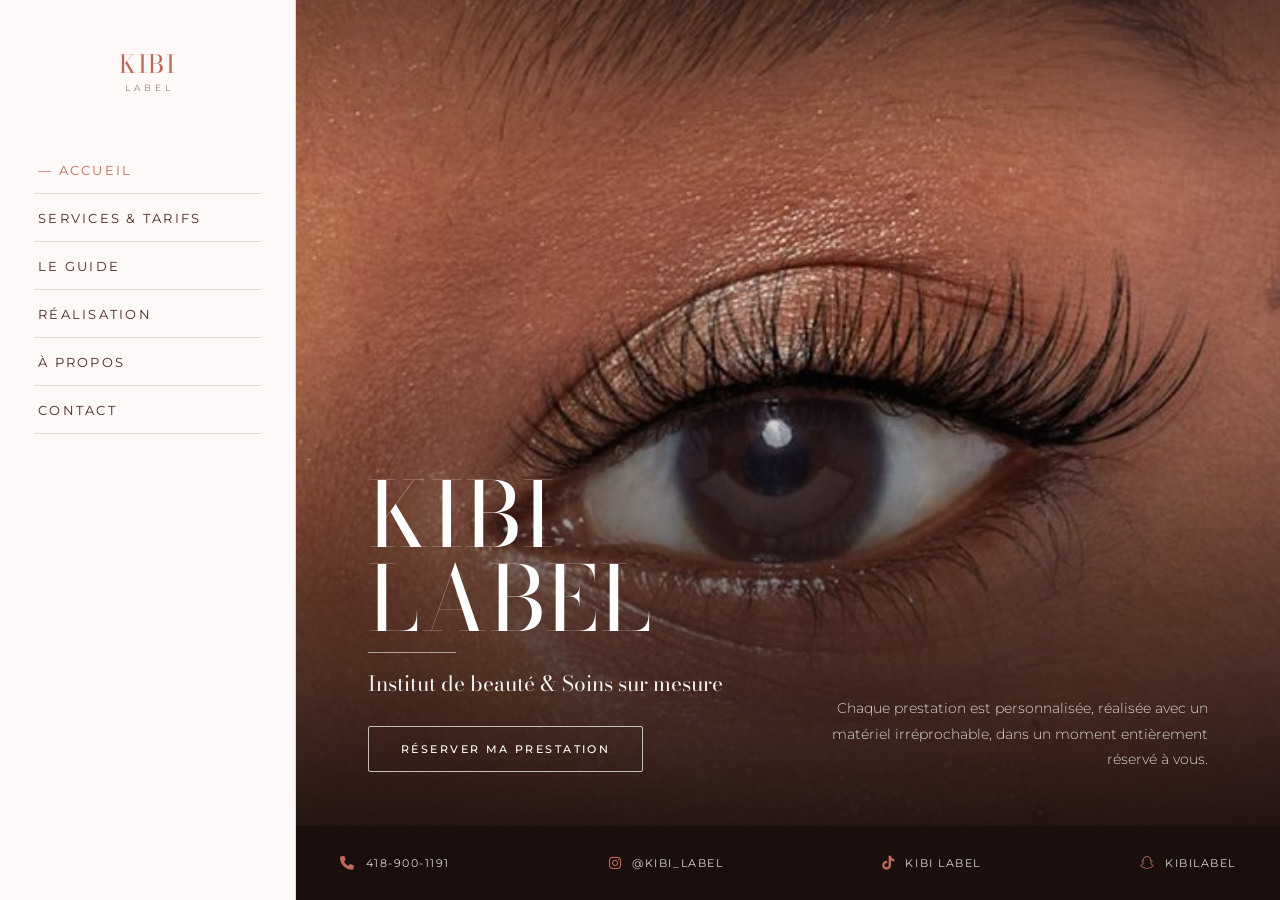
==== commit 2ba384c7: "site maintenance" ====
--- a/index.html
+++ b/index.html
@@ -66,15 +66,17 @@
             
             <div class="hero-text-side">
                 <div class="hero-content">
-                    <div class="hero-logo-icon">
-                        <h2 class="hero-subtitle-brand">KIBI LABEL</h2>
+                    <div class="hero-main">
+                        <div class="hero-logo-icon">
+                            <h2 class="hero-subtitle-brand">KIBI LABEL</h2>
+                        </div>
+                        <h1 class="hero-title">Institut de beauté &amp; Soins sur mesure</h1>
                     </div>
 
-                    <p class="hero-services" id="home-services"></p>
-
-                    <h1 class="hero-title">Institut de beauté &amp; Soins sur mesure</h1>
-
-                    <p class="hero-pledge">Chaque prestation est personnalisée, réalisée avec un matériel irréprochable, dans un moment entièrement réservé à vous.</p>
+                    <div class="hero-aside">
+                        <p class="hero-services" id="home-services"></p>
+                        <p class="hero-pledge">Chaque prestation est personnalisée, réalisée avec un matériel irréprochable, dans un moment entièrement réservé à vous.</p>
+                    </div>
 
                     <a href="/services" class="cta-button">Réserver ma prestation</a>
                 </div>
--- a/style-v2.css
+++ b/style-v2.css
@@ -177,7 +177,23 @@
     height: 100%; color: #fff; text-align: left;
     padding: 120px clamp(24px, 6vw, 72px) clamp(36px, 6vh, 68px);
 }
-.hero-content { display: flex; flex-direction: column; align-items: flex-start; text-align: left; max-width: 720px; animation: riseIn 1s cubic-bezier(.25,1,.5,1) both; animation-delay: .15s; }
+/* Deux colonnes sur grand écran : marque + accroche + bouton à gauche,
+   prestations + engagement à droite. Tout se regroupe sur petit écran. */
+.hero-content {
+    display: grid; width: 100%; max-width: 1500px; text-align: left;
+    grid-template-columns: minmax(0, 1fr) minmax(240px, 400px);
+    grid-template-areas:
+        "main  aside"
+        "cta   aside";
+    align-items: end;
+    column-gap: clamp(32px, 6vw, 96px);
+    row-gap: 28px;
+    animation: riseIn 1s cubic-bezier(.25,1,.5,1) both; animation-delay: .15s;
+}
+.hero-main { grid-area: main; }
+.hero-aside { grid-area: aside; text-align: right; }
+.hero-content > .cta-button { grid-area: cta; justify-self: start; }
+
 .hero-logo-icon { margin-bottom: 0; display: block; }
 .hero-logo-icon h2, .hero-subtitle-brand {
     font-family: var(--font-titre); font-weight: 400; color: #fff;
@@ -187,9 +203,14 @@
 
 /* Sommaire des prestations (repris des catégories publiées dans Sanity) */
 .hero-services {
-    font-size: clamp(10px, 1.25vw, 13px); font-weight: 400;
+    position: relative; font-size: clamp(10px, 1.15vw, 12.5px); font-weight: 400;
     letter-spacing: .2em; text-transform: uppercase;
-    color: rgba(255,255,255,.95); margin: 16px 0 0; line-height: 1.9;
+    color: rgba(255,255,255,.95); margin: 0 0 18px; line-height: 2;
+    padding-bottom: 18px;
+}
+.hero-services::after {
+    content: ''; position: absolute; bottom: 0; right: 0;
+    width: 72px; height: 1px; background: rgba(255,255,255,.45);
 }
 .hero-services:empty { display: none; }
 
@@ -205,12 +226,13 @@
 
 /* Engagement Kibi Label */
 .hero-pledge {
-    font-size: clamp(12.5px, 1.35vw, 14.5px); font-weight: 300; line-height: 1.75;
-    color: rgba(255,255,255,.8); margin: 14px 0 0; max-width: 54ch;
-}
+    font-size: clamp(12.5px, 1.3vw, 14px); font-weight: 300; line-height: 1.8;
+    color: rgba(255,255,255,.82); margin: 0; max-width: 46ch;
+}
+.hero-aside .hero-pledge { margin-left: auto; }
 
 .hero-text-side .cta-button {
-    margin-top: 26px; background: transparent; border: 1px solid rgba(255,255,255,.7);
+    margin-top: 0; background: transparent; border: 1px solid rgba(255,255,255,.7);
     color: #fff;
 }
 .hero-text-side .cta-button:hover { background: var(--creme); color: var(--noir-profond); border-color: var(--creme); }
@@ -419,6 +441,17 @@
    RESPONSIVE
    ========================================================================== */
 @media (max-width: 1024px) {
+    /* Une seule colonne : marque, accroche, prestations, engagement, bouton. */
+    .hero-content {
+        grid-template-columns: 1fr;
+        grid-template-areas: "main" "aside" "cta";
+        row-gap: 20px;
+    }
+    .hero-aside { text-align: left; }
+    .hero-aside .hero-pledge { margin-left: 0; }
+    .hero-services { margin-bottom: 14px; padding-bottom: 14px; }
+    .hero-services::after { right: auto; left: 0; }
+
     .bottom-footer { flex-wrap: wrap; gap: 18px; justify-content: center; }
     .services-grid { grid-template-columns: 1fr; }
     .about-container { flex-direction: column; }
